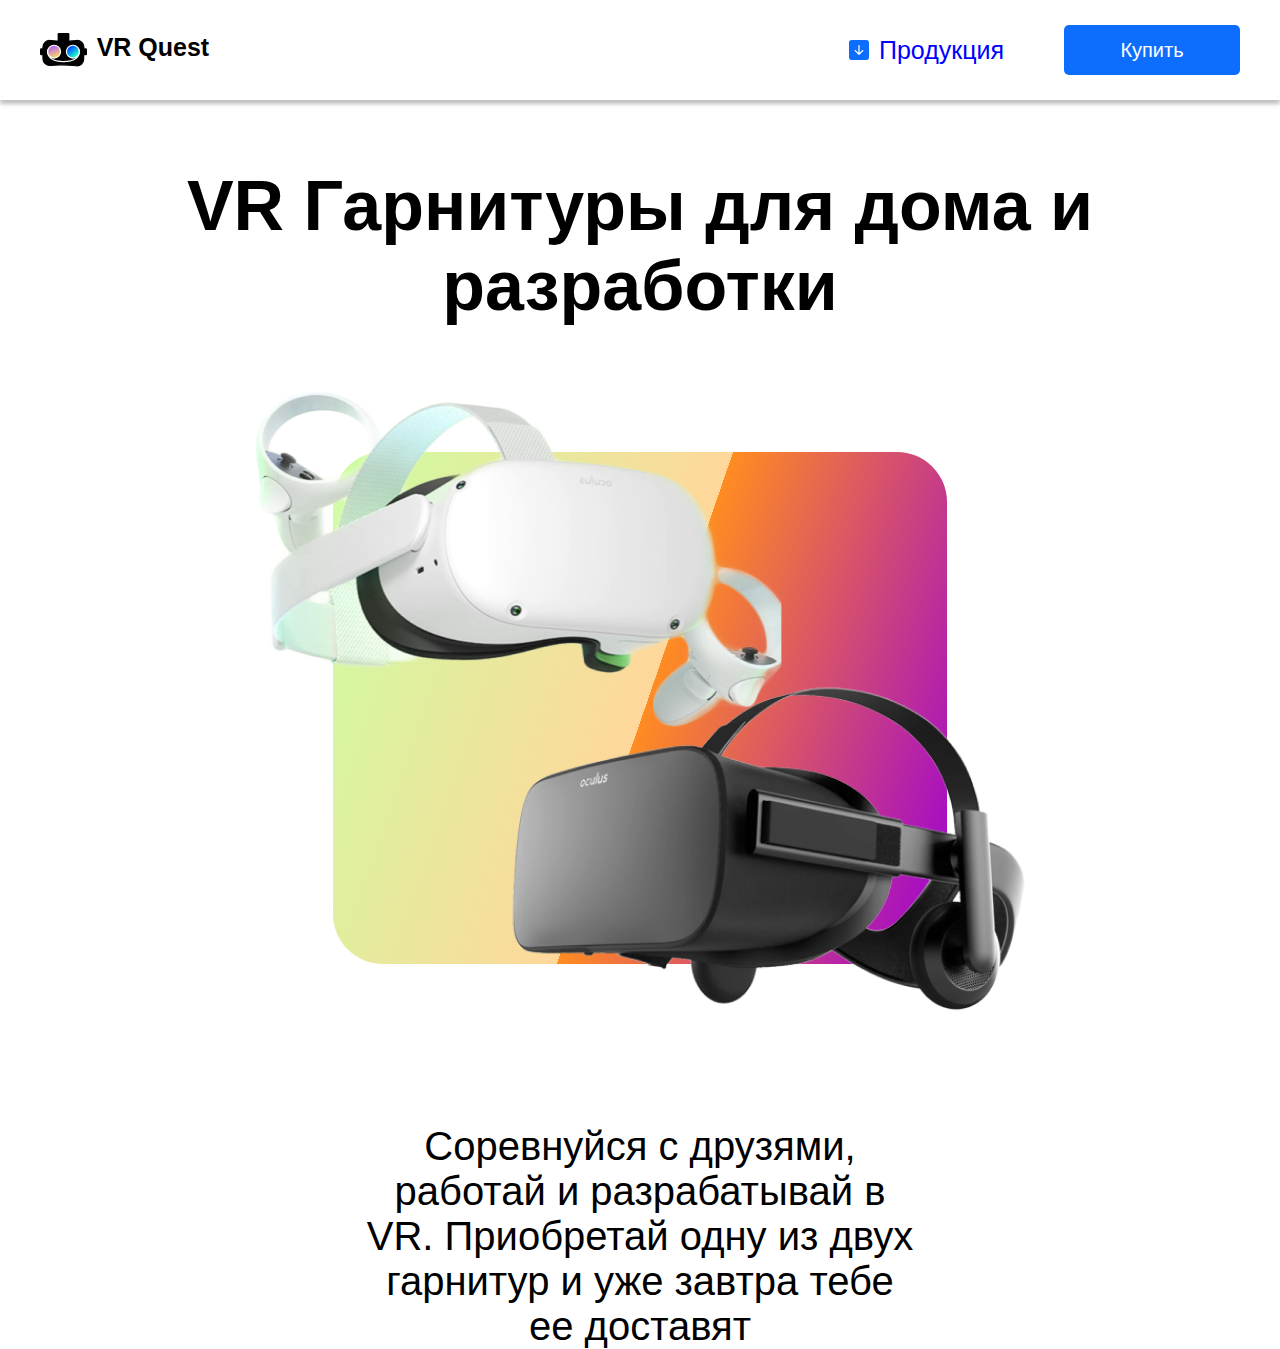
==== index.html @ fa7505aa "add burger" ====
<!DOCTYPE html>
<html lang="en">
  <head>
    <meta charset="UTF-8" />
    <meta name="viewport" content="width=device-width, initial-scale=1.0" />
    <title>Document</title>
    <link rel="stylesheet" href="style.css" />
  </head>
  <body>
    <header>
      <div class="header_container">
      <div class="logo">
        <img src="./Group 1.svg" alt="logo" />
        <span class="vr">VR Quest</span>
      </div>
      <div class="header_btn_container">
        <div class="product_btn">
          <img src="Vector.svg" alt="" />
          <span class="por">Продукция</span>
        </div>
        <button class="buy">Купить</button>
      </div>
    </div>
    <div class="burgermenu">
      <div class="burger_item">
        <img src="menu-item1.svg" alt="">
        <span>VR glasses light</span>
      </div>
      <div class="burger_item">
        <img src="menu-item2.svg" alt="">
        <span>VR glasses Pro</span>
      </div>
      <div class="burger_item">
        <img src="menu-item3.svg" alt="">
        <span>Аксессуары</span>
      </div>
    </div>
    </header>
    <div class="container">
      <div class="title">VR Гарнитуры для дома и <br> разработки</div>
      <div class="gradient">
        <img src="./assets/Image20231008130558.png" alt="" class="white" />
        <img src="./assets/Image20231008130604.png" alt="" class="black" />
      </div>
      <div class="subtitle">
        Соревнуйся с друзями, работай и разрабатывай в VR. Приобретай одну из
        двух гарнитур и уже завтра тебе ее доставят
      </div>
    </div>
  </body>
  <script src="script.js"></script>
</html>
---- style.css ----
body {
  padding: 0;
  margin: 0;
  font-family: "Segoe UI", Tahoma, Geneva, Verdana, sans-serif;
}
header {
  font-family: "Gill Sans", "Gill Sans MT", Calibri, "Trebuchet MS", sans-serif;
  width: 100%;
  background-color: white;
  box-shadow: 0px 4px 4px 0px rgba(0, 0, 0, 0.25);
  height: auto;
  padding: 25px 40px;
  box-sizing: border-box;
}
.header_container {
  display: flex;
  justify-content: space-between;
  align-items: center;
  box-sizing: border-box;
  width: 100%;
}
.logo {
  display: flex;
  height: 35px;
}
.vr {
  color: #000;
  text-align: center;
  font-family: "Segoe UI", Tahoma, Geneva, Verdana, sans-serif;
  font-size: 25px;
  font-weight: 900;
  padding-left: 10px;
}
.por {
  color: blue;
  font-size: 25px;
  font-weight: 400;
  line-height: normal;
  padding: 10px;
}
.buy {
  width: 176px;
  height: 50px;
  border-radius: 5px;
  background: #0d6efd;
  color: #fff;
  text-align: center;
  font-size: 20px;
  font-weight: 400;
  border: none;
}
.header_btn_container {
  display: flex;
  align-items: center;
  gap: 50px;
}
.product_btn img{
  transition: all 0.5s;
}
.product_btn {
  display: flex;
  align-items: center;
}
.container {
  width: 96%;
  margin: auto;
  height: 30px;
}
.gradient {
  background: linear-gradient(
    109deg,
    #cbffa1 -0.61%,
    #ffd79a 50.63%,
    #ff8c21 50.64%,
    #9d00d4 99.02%
  );
  width: 50%;
  height: 511.5px;
  flex-shrink: 0;
  border-radius: 50px;
  position: relative;
  margin: auto;
  margin-top: 126px;
}
.white,
.black {
  position: absolute;
}
.white {
  top: -62px;
  left: -80px;
}
.black {
  bottom: -118px;
  right: -86px;
}
.title {
  color: #000;
  text-align: center;
  font-size: 70px;
  font-weight: 900;
  margin-top: 66px;
}
.subtitle {
  color: #000;
  text-align: center;
  font-size: 40px;
  font-weight: 300;
  width: 45%;
  margin: auto;
  margin-top: 160px;
}
.burgermenu {
  width: 100%;
  background-color: rgb(255, 255, 255);
  height: 0px;
  display: flex;
  justify-content: space-around;
  gap: 50px;
  box-sizing: border-box;
  transition: all 0.5s;
  overflow: hidden;
  align-items: center;
}
.burger_item {
  display: flex;
  flex-direction: column;
  align-items: center;
  justify-content: center;
}
.burger_item img {
  width: 50px;
  height: auto;
}
.burger_item span {
  text-align: center;
  font-family: "Segoe UI", Tahoma, Geneva, Verdana, sans-serif;
  font-size: 20px;
  font-style: normal;
  font-weight: 900;
  line-height: normal;
}
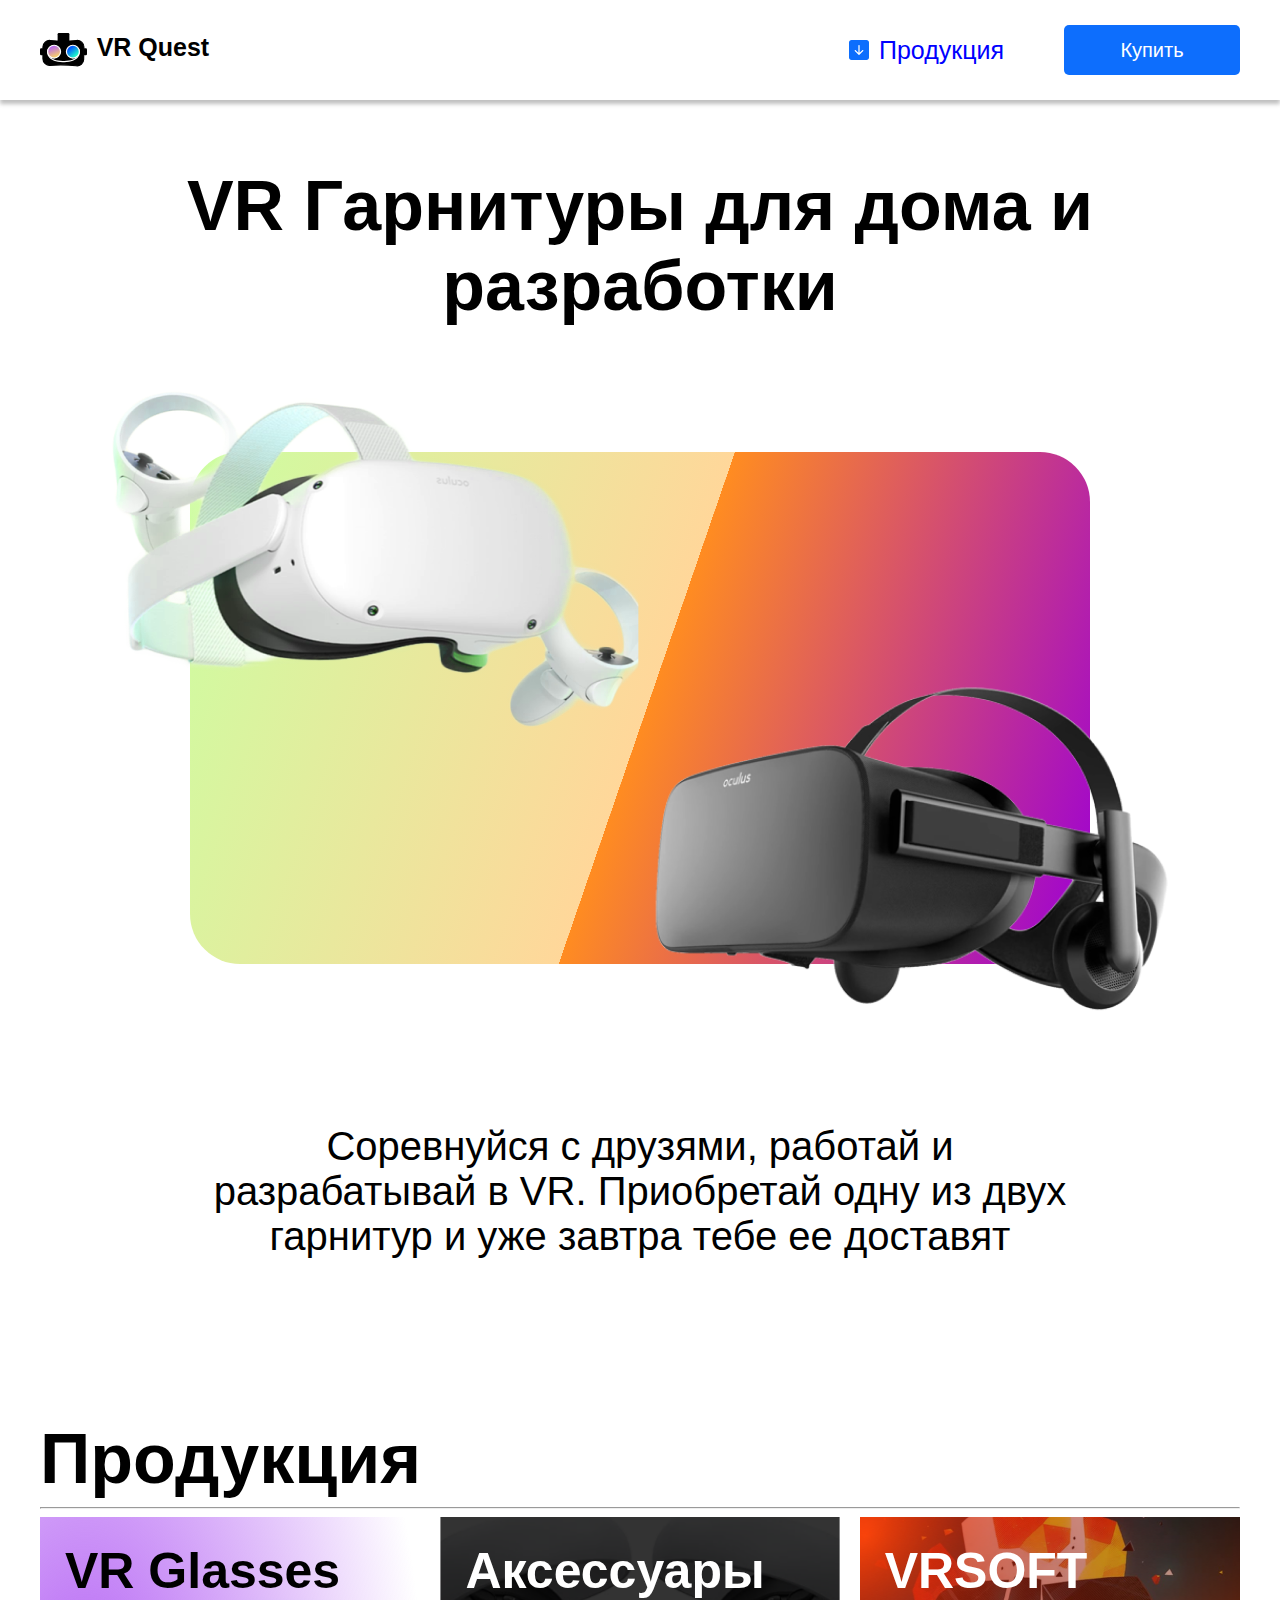
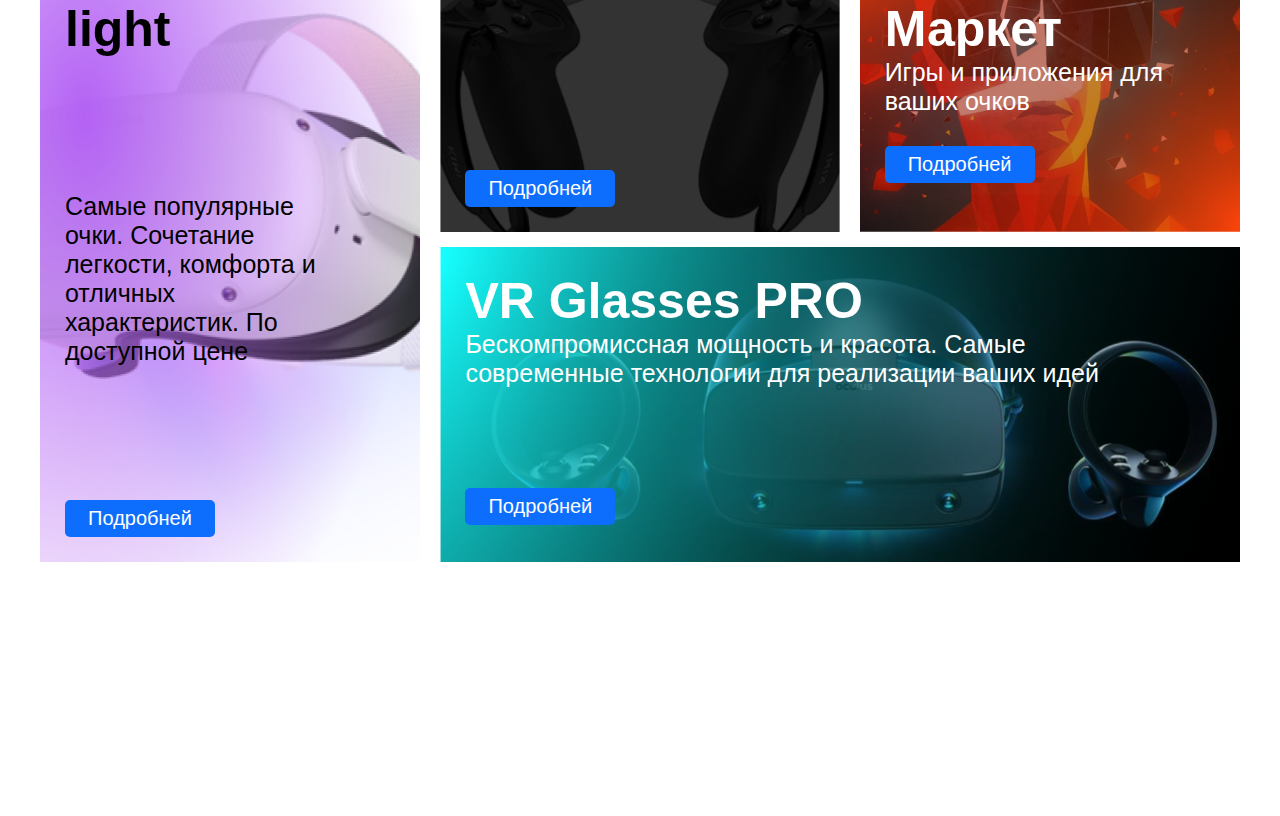
==== commit b3b716b5: "product" ====
--- a/index.html
+++ b/index.html
@@ -9,35 +9,38 @@
   <body>
     <header>
       <div class="header_container">
-      <div class="logo">
-        <img src="./Group 1.svg" alt="logo" />
-        <span class="vr">VR Quest</span>
+        <div class="logo">
+          <img src="./Group 1.svg" alt="logo" />
+          <span class="vr">VR Quest</span>
+        </div>
+        <div class="header_btn_container">
+          <div class="product_btn">
+            <img src="Vector.svg" alt="" />
+            <span class="por">Продукция</span>
+          </div>
+          <button class="buy">Купить</button>
+        </div>
       </div>
-      <div class="header_btn_container">
-        <div class="product_btn">
-          <img src="Vector.svg" alt="" />
-          <span class="por">Продукция</span>
+      <div class="burgermenu">
+        <div class="burger_item">
+          <img src="menu-item1.svg" alt="" />
+          <span>VR glasses light</span>
         </div>
-        <button class="buy">Купить</button>
+        <div class="burger_item">
+          <img src="menu-item2.svg" alt="" />
+          <span>VR glasses Pro</span>
+        </div>
+        <div class="burger_item">
+          <img src="menu-item3.svg" alt="" />
+          <span>Аксессуары</span>
+        </div>
       </div>
-    </div>
-    <div class="burgermenu">
-      <div class="burger_item">
-        <img src="menu-item1.svg" alt="">
-        <span>VR glasses light</span>
-      </div>
-      <div class="burger_item">
-        <img src="menu-item2.svg" alt="">
-        <span>VR glasses Pro</span>
-      </div>
-      <div class="burger_item">
-        <img src="menu-item3.svg" alt="">
-        <span>Аксессуары</span>
-      </div>
-    </div>
     </header>
     <div class="container">
-      <div class="title">VR Гарнитуры для дома и <br> разработки</div>
+      <div class="title">
+        VR Гарнитуры для дома и <br />
+        разработки
+      </div>
       <div class="gradient">
         <img src="./assets/Image20231008130558.png" alt="" class="white" />
         <img src="./assets/Image20231008130604.png" alt="" class="black" />
@@ -47,6 +50,35 @@
         двух гарнитур и уже завтра тебе ее доставят
       </div>
     </div>
+    <div class="container">
+      <div class="title2">Продукция</div>
+      <div>
+        <hr />
+        <div class="parent">
+          <div class="div1">
+            <div class="product_title">VR Glasses light</div>
+            <div class="product_text">Самые популярные очки. Сочетание легкости, комфорта и отличных характеристик. По доступной цене</div>
+            <div ><button class="product_button">Подробней</button></div>
+          </div>
+          <div class="div2"><div >
+            <div class="product_title" style="color: white;">Аксессуары</div>
+            <button class="product_button2">Подробней</button></div>
+        </div>
+          
+          <div class="div3"><div >
+            <div class="product_title" style="color: white;">VRSOFT Маркет</div>
+            <div class="product_text" style="color: white;">Игры и приложения для ваших очков</div>
+            <button class="product_button3">Подробней</button></div>
+          </div>
+          
+          <div class="div4"><div>
+            <div class="product_title" style="color: white;">VR Glasses PRO</div>
+            <div class="product_text" style="color: white;">Бескомпромиссная мощность и красота. Самые современные технологии для реализации ваших идей</div>
+            <button class="product_button4">Подробней</button></div>
+        </div>
+      </div>
+    </div>
+    <video src="./assets/video.mp4" autoplay loop muted></video>
   </body>
   <script src="script.js"></script>
 </html>
--- a/style.css
+++ b/style.css
@@ -54,7 +54,7 @@
   align-items: center;
   gap: 50px;
 }
-.product_btn img{
+.product_btn img {
   transition: all 0.5s;
 }
 .product_btn {
@@ -64,7 +64,7 @@
 .container {
   width: 96%;
   margin: auto;
-  height: 30px;
+  max-width: 1200px;
 }
 .gradient {
   background: linear-gradient(
@@ -74,7 +74,7 @@
     #ff8c21 50.64%,
     #9d00d4 99.02%
   );
-  width: 50%;
+  width: 75%;
   height: 511.5px;
   flex-shrink: 0;
   border-radius: 50px;
@@ -106,7 +106,8 @@
   text-align: center;
   font-size: 40px;
   font-weight: 300;
-  width: 45%;
+  width: 80%;
+  max-width: 900px;
   margin: auto;
   margin-top: 160px;
 }
@@ -140,3 +141,114 @@
   font-weight: 900;
   line-height: normal;
 }
+.title2 {
+  padding-top: 160px;
+
+  color: #000;
+  text-align: left;
+  font-size: 70px;
+  font-weight: 900;
+}
+hr {
+  stroke-width: 1px;
+  stroke: #9f9f9f;
+  height: 0px;
+  flex-shrink: 0;
+}
+.parent {
+  display: grid;
+  width: 100%;
+  height: 645px;
+  grid-template-columns: repeat(3, 1fr);
+  grid-template-rows: repeat(2, 1fr);
+  grid-column-gap: 20px;
+  grid-row-gap: 15px;
+  margin: auto;
+}
+.div1 {
+  grid-area: 1 / 1 / 3 / 2;
+  background: radial-gradient(
+      89.15% 94.55% at 11.85% 31.04%,
+      #b462f4 0%,
+      rgba(255, 255, 255, 0) 100%
+    ),
+    url("./assets/Image20231022133623.png"),
+    lightgray 100% center / cover no-repeat;
+  display: flex;
+  flex-direction: column;
+  justify-content: space-between;
+  padding: 25px 75px 25px 25px;
+}
+.div2 {
+  grid-area: 1 / 2 / 2 / 3;
+  background-image: url("./assets//__background\ \(1\).png");
+  background-position: center;
+  background-size: cover;
+  background-repeat: no-repeat;
+  display: flex;
+  flex-direction: column;
+  justify-content: space-between;
+  padding: 25px 75px 25px 25px;
+}
+.div3 {
+  grid-area: 1 / 3 / 2 / 4;
+  background-image: url("./assets//__background\ \(2\).png");
+  background-position: center;
+  background-size: cover;
+  background-repeat: no-repeat;
+  display: flex;
+  flex-direction: column;
+  justify-content: space-between;
+  padding: 25px 75px 25px 25px;
+}
+.div4 {
+  grid-area: 2 / 2 / 3 / 4;
+  background-image: url("./assets//__background\ \(3\).png");
+  background-position: center;
+  background-size: cover;
+  background-repeat: no-repeat;
+  display: flex;
+  flex-direction: column;
+  justify-content: space-between;
+  padding: 25px 75px 25px 25px;
+}
+
+video {
+  width: 100%;
+  margin-top: 100px;
+}
+.product_title {
+  font-family: "Segoe UI", Tahoma, Geneva, Verdana, sans-serif;
+  font-size: 50px;
+  font-weight: 900;
+}
+.product_text {
+  color: #000;
+  font-size: 25px;
+  font-style: normal;
+  font-weight: 400;
+  line-height: normal;
+}
+.product_button, .product_button2 ,.product_button3, .product_button4 {
+  background-color: #0d6efd;
+  border-radius: 5px;
+  border: none;
+  width: 150px;
+  height: 37px;
+  flex-shrink: 0;
+  color: #fff;
+  text-align: center;
+  font-size: 20px;
+  font-style: normal;
+  font-weight: 400;
+  line-height: normal;
+}
+.product_button2{
+  margin-top: 170px;
+}
+.product_button3{
+  margin-top: 30px;
+}
+.product_button4{
+  margin-top: 100px;
+}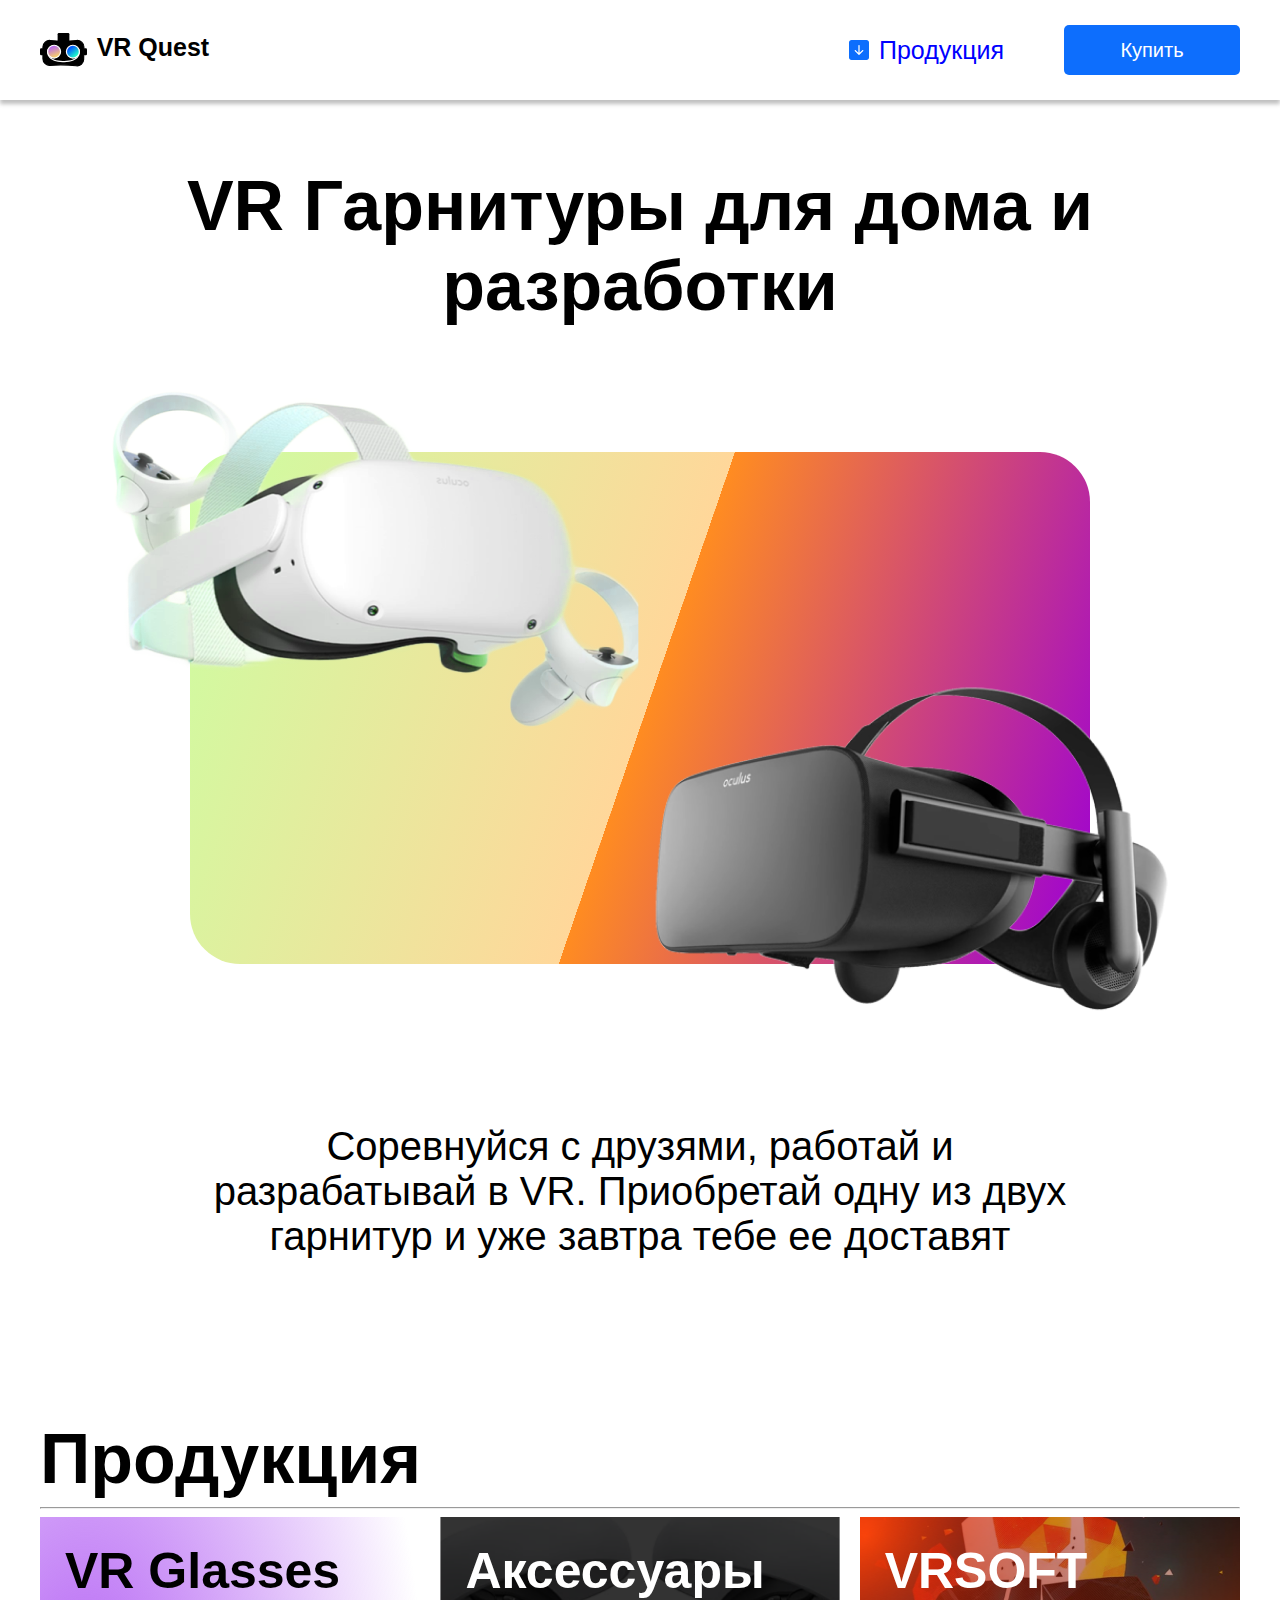
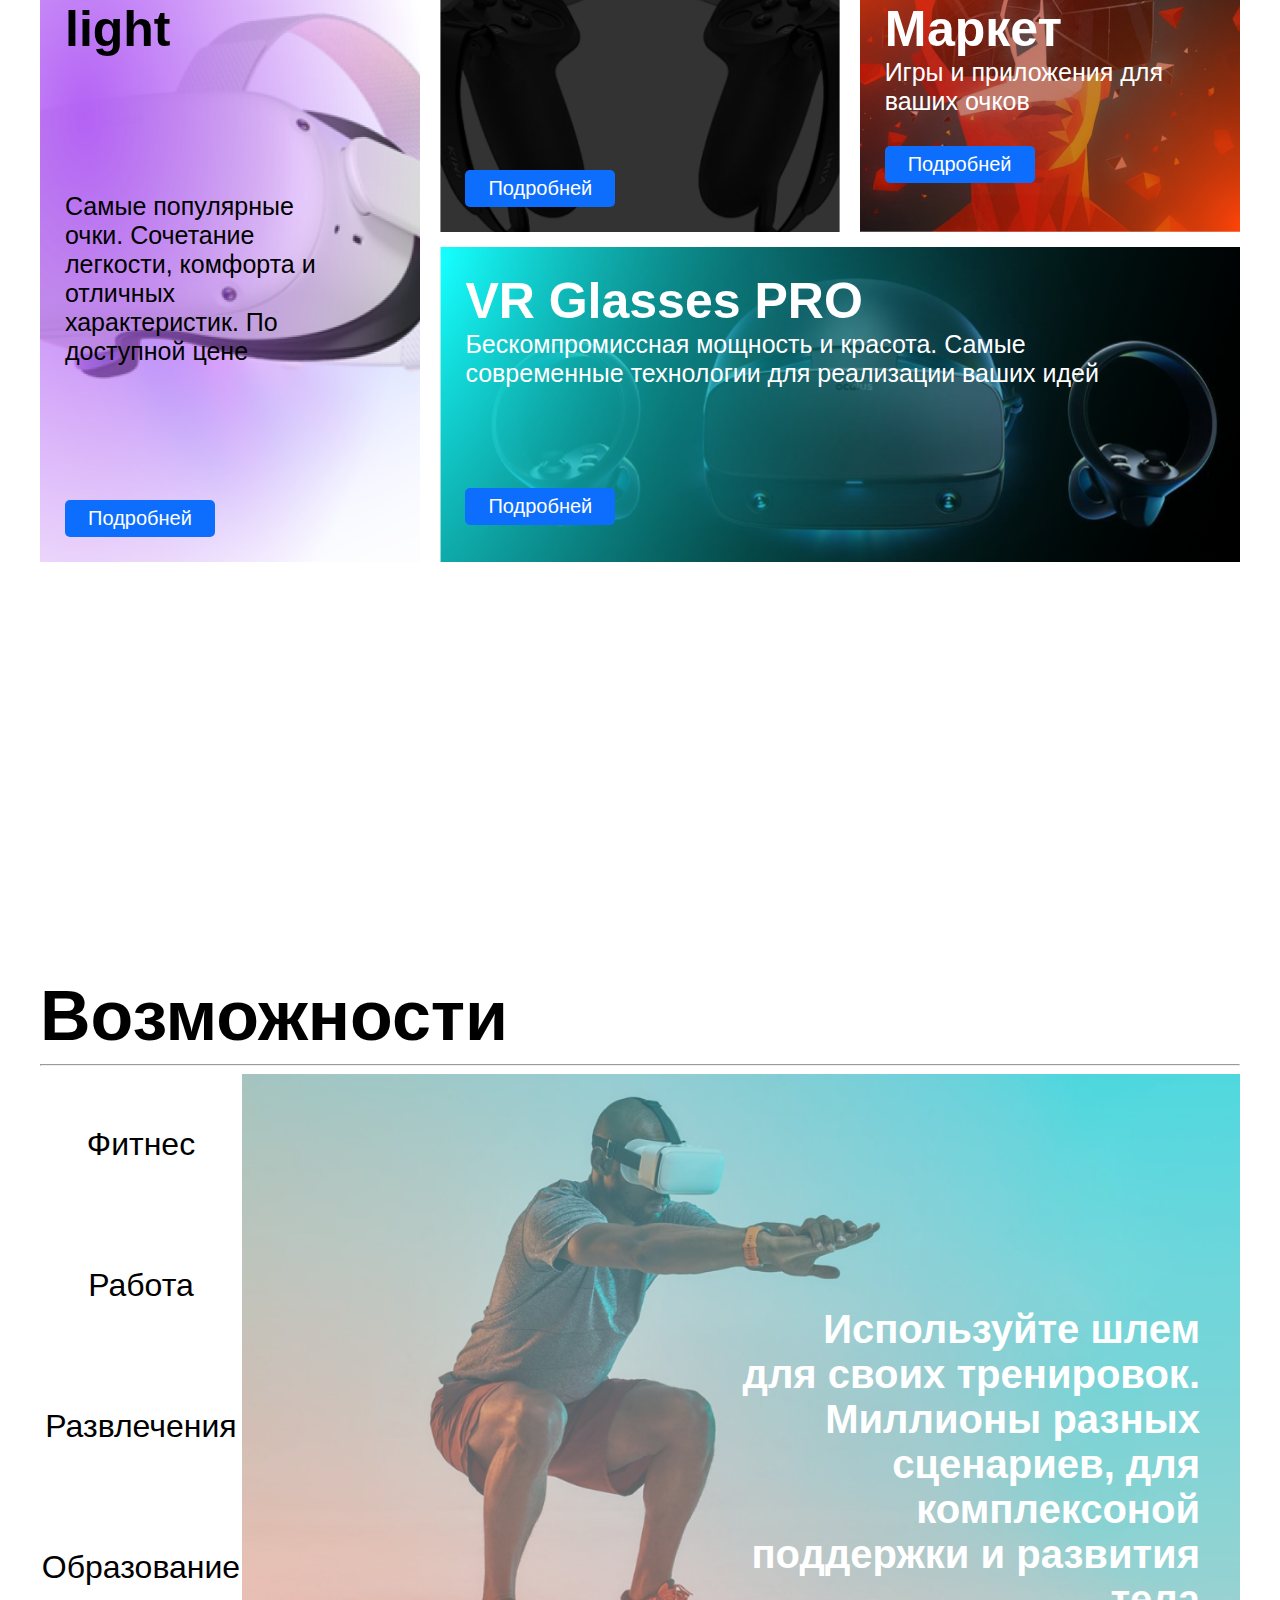
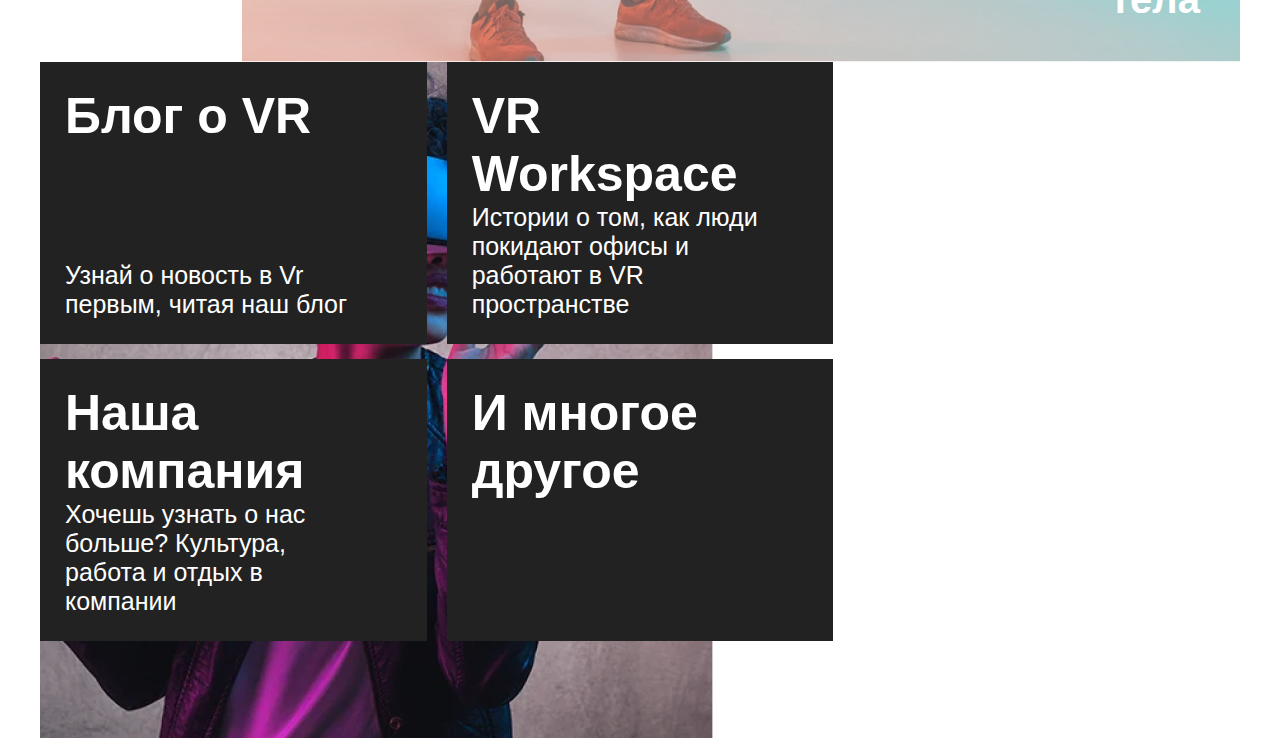
==== commit 23f34643: "ad opport" ====
--- a/index.html
+++ b/index.html
@@ -57,28 +57,92 @@
         <div class="parent">
           <div class="div1">
             <div class="product_title">VR Glasses light</div>
-            <div class="product_text">Самые популярные очки. Сочетание легкости, комфорта и отличных характеристик. По доступной цене</div>
-            <div ><button class="product_button">Подробней</button></div>
+            <div class="product_text">
+              Самые популярные очки. Сочетание легкости, комфорта и отличных
+              характеристик. По доступной цене
+            </div>
+            <div><button class="product_button">Подробней</button></div>
           </div>
-          <div class="div2"><div >
-            <div class="product_title" style="color: white;">Аксессуары</div>
-            <button class="product_button2">Подробней</button></div>
+          <div class="div2">
+            <div>
+              <div class="product_title" style="color: white">Аксессуары</div>
+              <button class="product_button2">Подробней</button>
+            </div>
+          </div>
+
+          <div class="div3">
+            <div>
+              <div class="product_title" style="color: white">
+                VRSOFT Маркет
+              </div>
+              <div class="product_text" style="color: white">
+                Игры и приложения для ваших очков
+              </div>
+              <button class="product_button3">Подробней</button>
+            </div>
+          </div>
+
+          <div class="div4">
+            <div>
+              <div class="product_title" style="color: white">
+                VR Glasses PRO
+              </div>
+              <div class="product_text" style="color: white">
+                Бескомпромиссная мощность и красота. Самые современные
+                технологии для реализации ваших идей
+              </div>
+              <button class="product_button4">Подробней</button>
+            </div>
+          </div>
         </div>
-          
-          <div class="div3"><div >
-            <div class="product_title" style="color: white;">VRSOFT Маркет</div>
-            <div class="product_text" style="color: white;">Игры и приложения для ваших очков</div>
-            <button class="product_button3">Подробней</button></div>
+      </div>
+
+      <video src="./assets/video.mp4" autoplay loop muted></video>
+      <div class="title2">Возможности</div>
+      <hr />
+      <div class="opportunity" >
+        <div class="opportunity_container">
+          <div class="button_opport" onclick="change_item(1)">Фитнес</div>
+          <div class="button_opport" onclick="change_item(2)">Работа</div>
+          <div class="button_opport" onclick="change_item(3)">Развлечения</div>
+          <div class="button_opport" onclick="change_item(4)">Образование</div>
+        </div>
+        <div class="opport_img">
+          <div class="opport_img_text">
+            Используйте шлем для своих тренировок. Миллионы разных сценариев,
+            для комплексоной поддержки и развития тела
           </div>
-          
-          <div class="div4"><div>
-            <div class="product_title" style="color: white;">VR Glasses PRO</div>
-            <div class="product_text" style="color: white;">Бескомпромиссная мощность и красота. Самые современные технологии для реализации ваших идей</div>
-            <button class="product_button4">Подробней</button></div>
+        </div>
+      </div>
+      <div class="board_img">
+      <div class="parent2">
+        <div class="div11">
+          <div class="product_title" style="color: white">Блог о VR</div>
+          <div class="product_text" style="color: white">
+            Узнай о новость в Vr первым, читая наш блог
+          </div>
+        </div>
+        <div class="div22">
+          <div class="product_title" style="color: white">VR Workspace</div>
+          <div class="product_text" style="color: white">
+            Истории о том, как люди покидают офисы и работают в VR пространстве
+          </div>
+        </div>
+        <div class="div33">
+          <div class="product_title" style="color: white">И многое другое</div>
+        </div>
+        <div class="div44">
+          <div class="product_title" style="color: white">Наша компания</div>
+          <div class="product_text" style="color: white">
+            Хочешь узнать о нас больше? Культура, работа и отдых в компании
+          </div>
         </div>
       </div>
     </div>
-    <video src="./assets/video.mp4" autoplay loop muted></video>
+    </div>
+    <div class="footer">
+
+    </div>
   </body>
   <script src="script.js"></script>
 </html>
--- a/style.css
+++ b/style.css
@@ -148,6 +148,7 @@
   text-align: left;
   font-size: 70px;
   font-weight: 900;
+  width: 100%;
 }
 hr {
   stroke-width: 1px;
@@ -229,7 +230,10 @@
   font-weight: 400;
   line-height: normal;
 }
-.product_button, .product_button2 ,.product_button3, .product_button4 {
+.product_button,
+.product_button2,
+.product_button3,
+.product_button4 {
   background-color: #0d6efd;
   border-radius: 5px;
   border: none;
@@ -243,12 +247,134 @@
   font-weight: 400;
   line-height: normal;
 }
-.product_button2{
+.product_button2 {
   margin-top: 170px;
 }
-.product_button3{
+.product_button3 {
   margin-top: 30px;
 }
-.product_button4{
+.product_button4 {
   margin-top: 100px;
+}
+.button_opport {
+  background-color: white;
+  color: #000;
+  padding: 52px 0;
+  width: 100%;
+  font-size: 32px;
+  font-style: normal;
+  font-weight: 300;
+  line-height: normal;
+  transition: all 0.2s;
+  text-align: center;
+  box-sizing: border-box;
+}
+.button_opport:hover {
+  background-color: black;
+  color: white;
+}
+.opportunity_container {
+  width: 22%;
+}
+.opport_img {
+  background-image: url("./assets/opport1.png");
+  background-position: center;
+  background-size: cover;
+  background-repeat: no-repeat;
+  width: 100%;
+  min-height: 100%;
+  padding: 40px;
+  display: flex;
+  align-items: end;
+  justify-content: end;
+  transition: all 0.2s;
+}
+.opportunity {
+  width: 100%;
+  display: flex;
+  height: 508px ;
+}
+.opport_img_text {
+  text-align: right;
+  font-size: 40px;
+  font-style: normal;
+  font-weight: 700;
+  line-height: normal;
+  color: white;
+  width: 50%;
+  box-sizing: border-box;
+}
+.board_img {
+  background-image: url("./assets/image\ 1.png");
+  background-repeat: no-repeat;
+  margin-top: 80px;
+  width: 100%;
+  height: 676px;
+  display: flex;
+ box-sizing: border-box;
+ flex-shrink: 0;
+ justify-content: end;
+}
+.parent2 {
+  display: grid;
+  /* width: 291.709px; */
+  height: 224.392px;
+  grid-template-columns: repeat(3, 1fr);
+  grid-template-rows: repeat(2, 1fr);
+  grid-column-gap: 20px;
+  grid-row-gap: 15px;
+
+color: #fff;
+}
+
+
+.div11 {
+  grid-area: 1 / 1 / 2 / 2;
+  background-color:#222 ;
+  background-position: center;
+  background-size: cover;
+  background-repeat: no-repeat;
+  display: flex;
+  flex-direction: column;
+  justify-content: space-between;
+  padding: 25px 75px 25px 25px;
+  }
+
+.div22 {
+  grid-area: 1 / 2 / 2 / 3;
+  background-color:#222 ;
+  display: flex;
+  background-position: center;
+  background-size: cover;
+  background-repeat: no-repeat;
+  flex-direction: column;
+  justify-content: space-between;
+  padding: 25px 75px 25px 25px;
+}
+.div33 {
+  grid-area: 2 / 2 / 3 / 3;
+  background-color:#222 ;
+  display: flex;
+  background-position: center;
+  background-size: cover;
+  background-repeat: no-repeat;
+  flex-direction: column;
+  justify-content: space-between;
+  padding: 25px 75px 25px 25px;
+}
+.div44 {
+  grid-area: 2 / 1 / 3 / 2;
+  background-color:#222 ;
+  display: flex;
+  background-position: center;
+  background-size: cover;
+  background-repeat: no-repeat;
+  flex-direction: column;
+  justify-content: space-between;
+  padding: 25px 75px 25px 25px;
+}
+.footer{
+  background-color: #000;
+  width: 100%;
+  
 }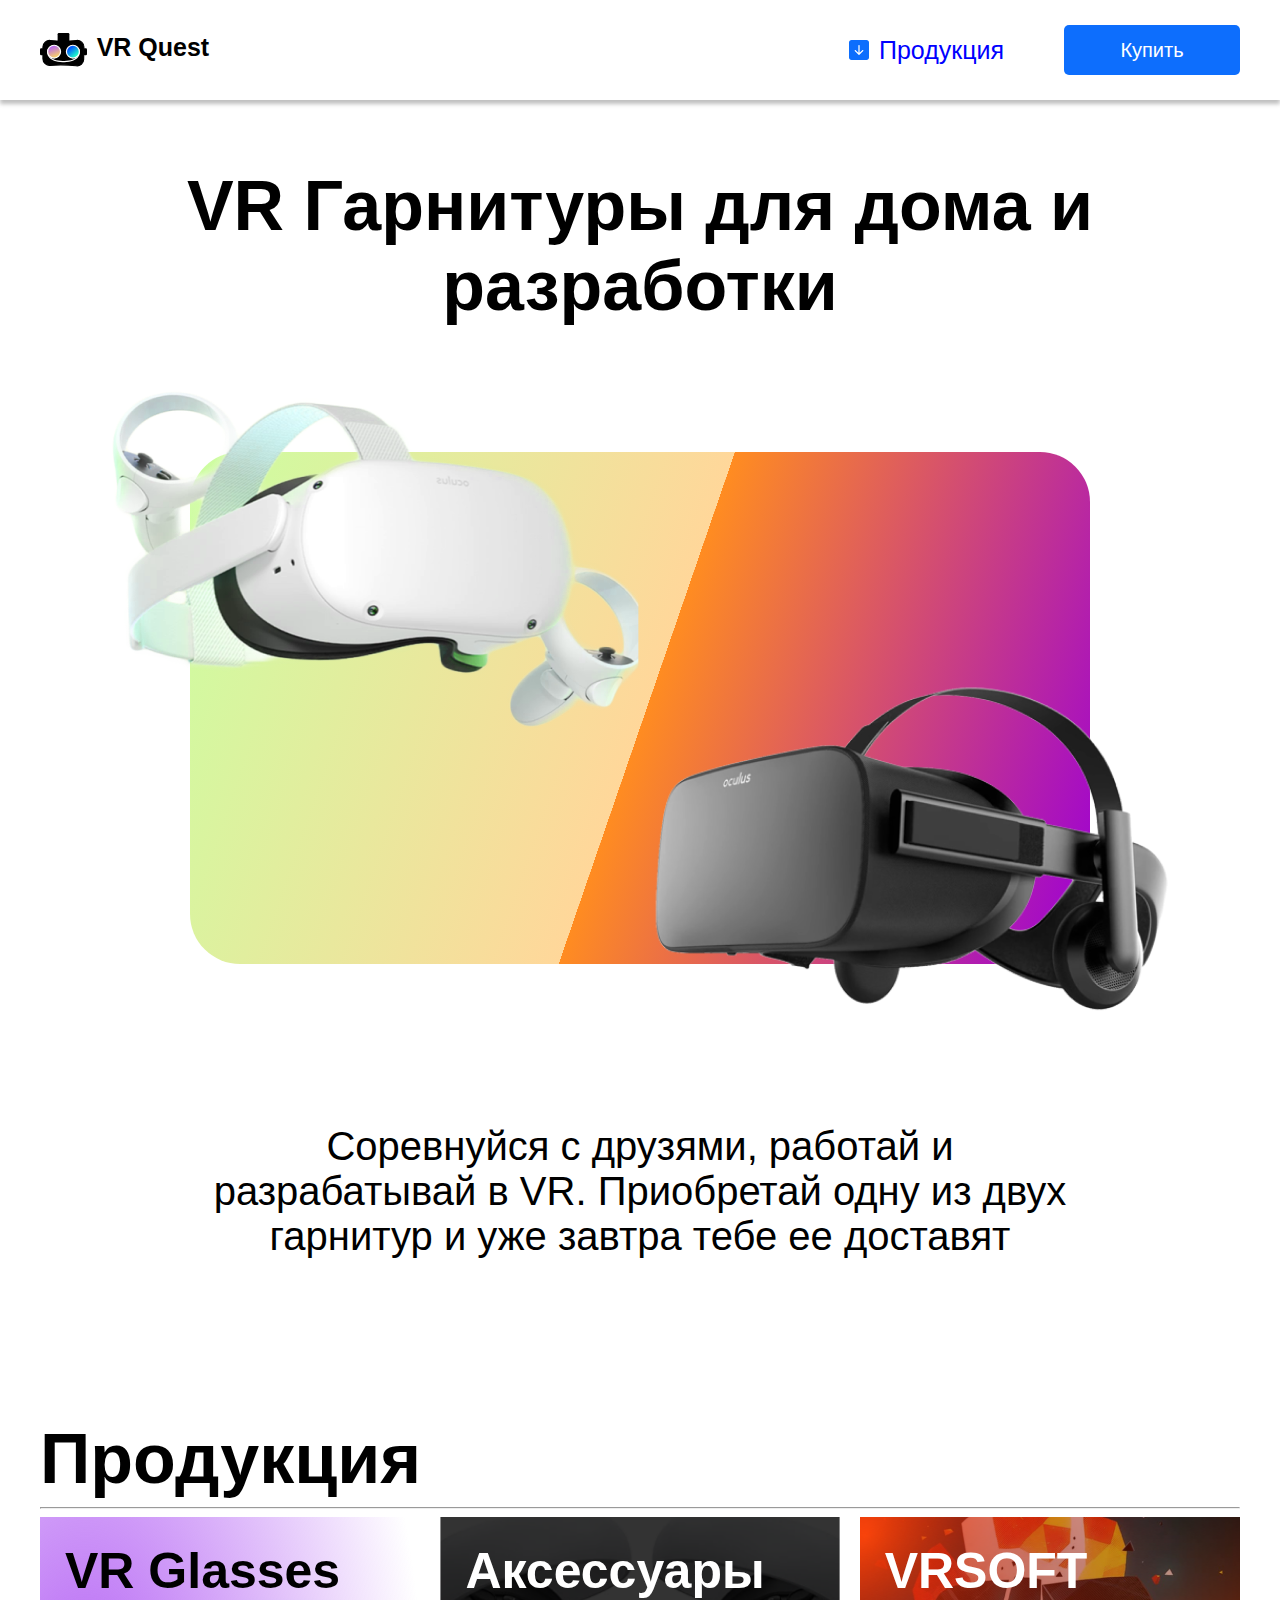
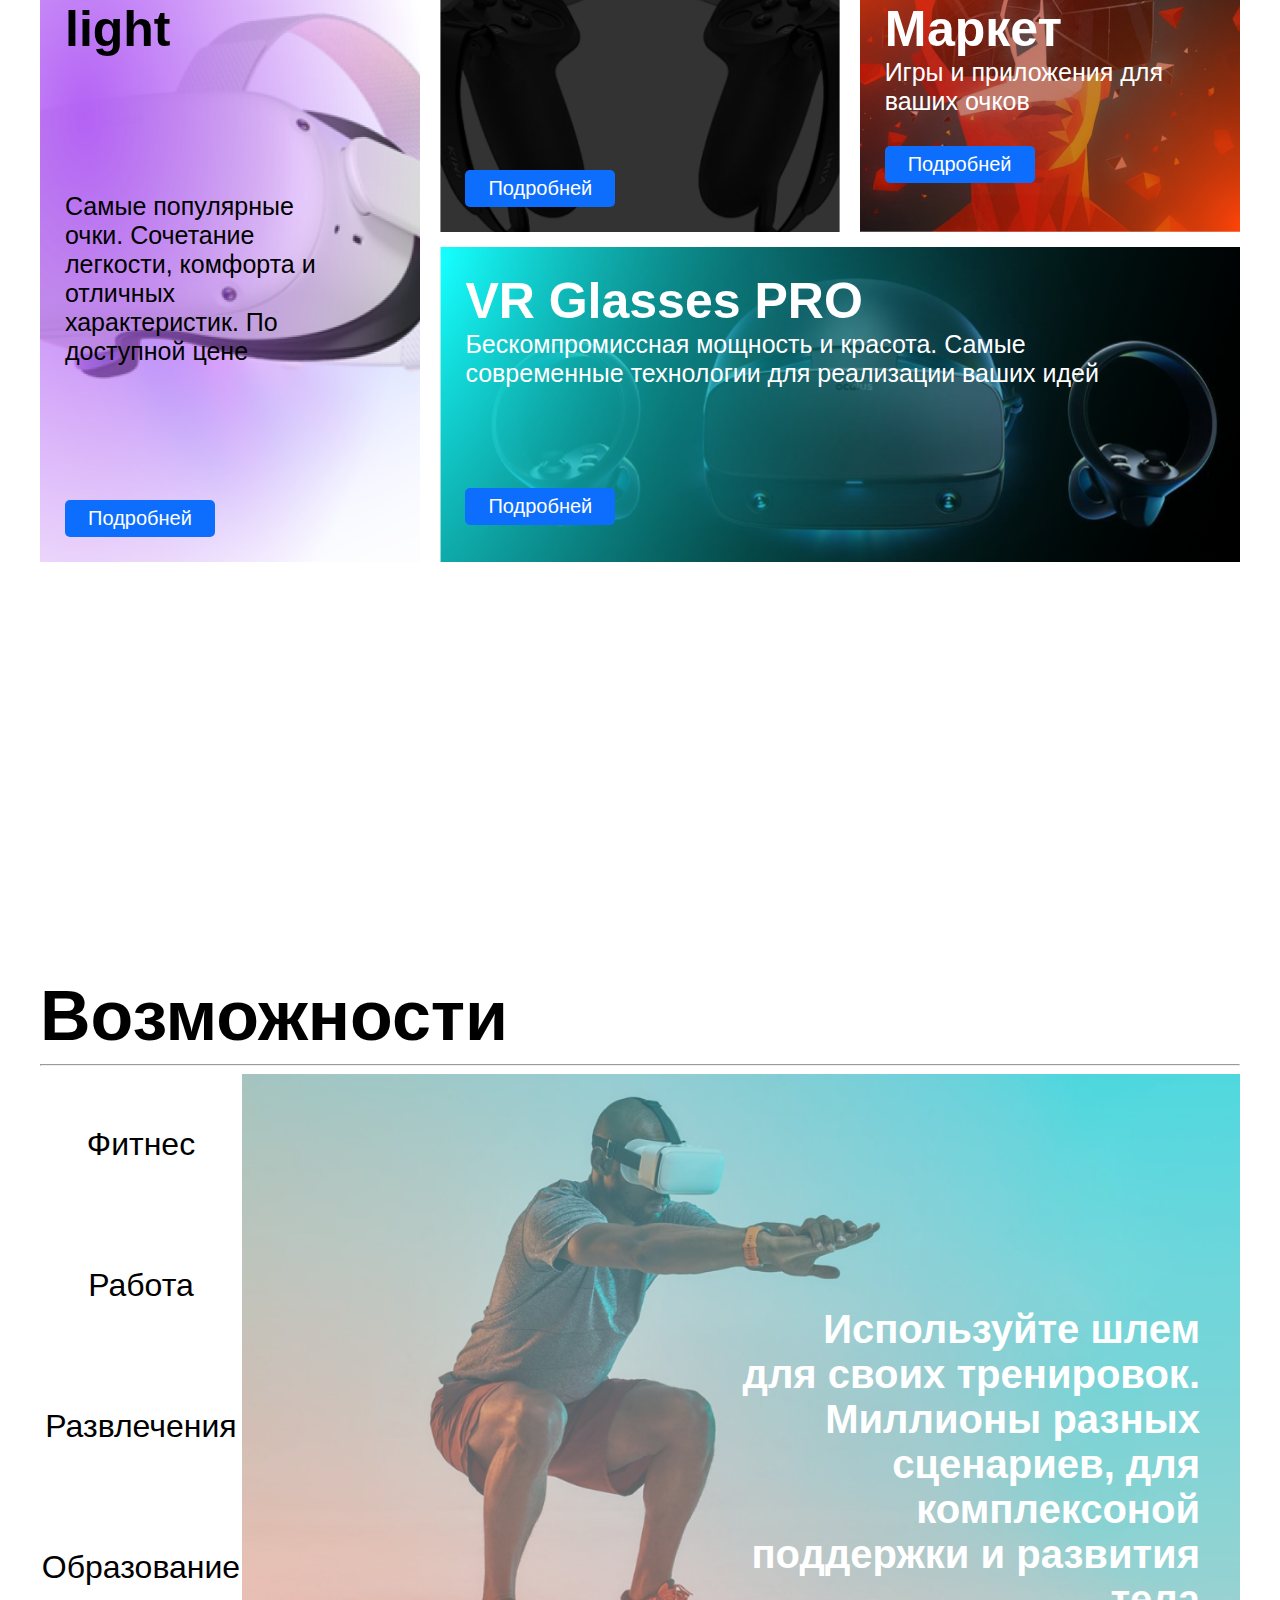
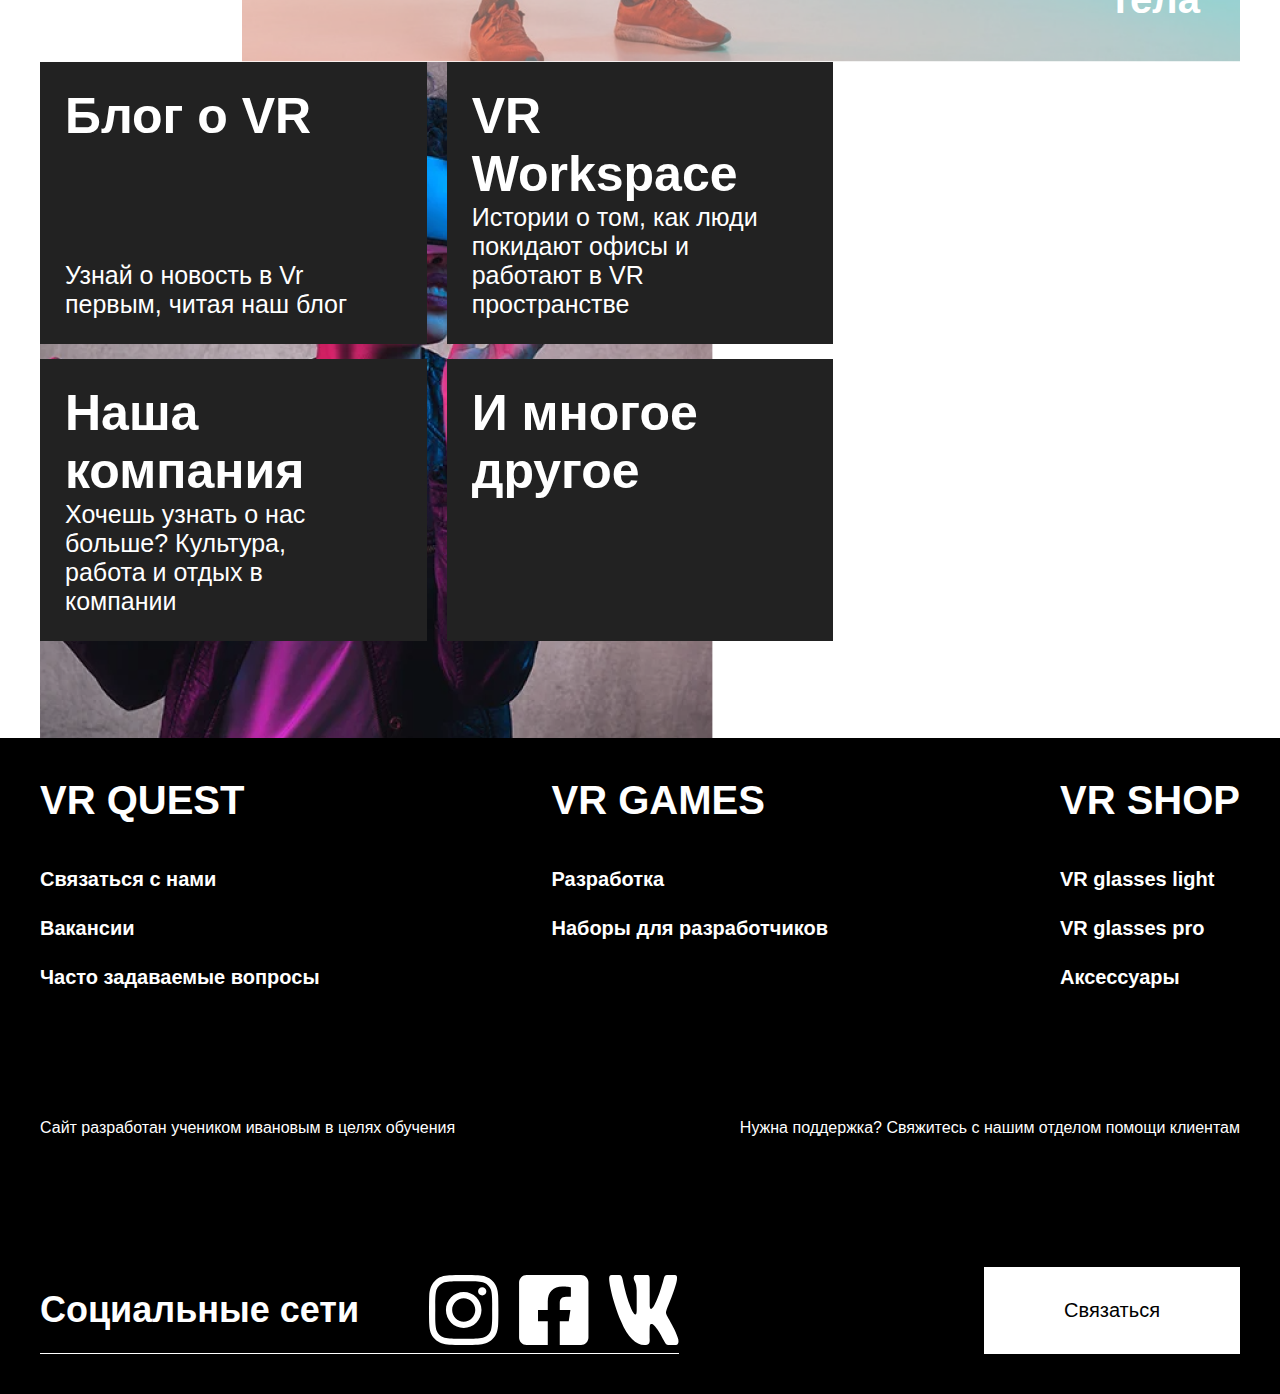
==== commit cd70e9c3: "add footer" ====
--- a/index.html
+++ b/index.html
@@ -3,7 +3,7 @@
   <head>
     <meta charset="UTF-8" />
     <meta name="viewport" content="width=device-width, initial-scale=1.0" />
-    <title>Document</title>
+    <title>VR Quest</title>
     <link rel="stylesheet" href="style.css" />
   </head>
   <body>
@@ -18,7 +18,7 @@
             <img src="Vector.svg" alt="" />
             <span class="por">Продукция</span>
           </div>
-          <button class="buy">Купить</button>
+          <a href="iindex.html"> <button class="buy">Купить</button></a>
         </div>
       </div>
       <div class="burgermenu">
@@ -100,7 +100,7 @@
       <video src="./assets/video.mp4" autoplay loop muted></video>
       <div class="title2">Возможности</div>
       <hr />
-      <div class="opportunity" >
+      <div class="opportunity">
         <div class="opportunity_container">
           <div class="button_opport" onclick="change_item(1)">Фитнес</div>
           <div class="button_opport" onclick="change_item(2)">Работа</div>
@@ -115,33 +115,74 @@
         </div>
       </div>
       <div class="board_img">
-      <div class="parent2">
-        <div class="div11">
-          <div class="product_title" style="color: white">Блог о VR</div>
-          <div class="product_text" style="color: white">
-            Узнай о новость в Vr первым, читая наш блог
+        <div class="parent2">
+          <div class="div11">
+            <div class="product_title" style="color: white">Блог о VR</div>
+            <div class="product_text" style="color: white">
+              Узнай о новость в Vr первым, читая наш блог
+            </div>
           </div>
-        </div>
-        <div class="div22">
-          <div class="product_title" style="color: white">VR Workspace</div>
-          <div class="product_text" style="color: white">
-            Истории о том, как люди покидают офисы и работают в VR пространстве
+          <div class="div22">
+            <div class="product_title" style="color: white">VR Workspace</div>
+            <div class="product_text" style="color: white">
+              Истории о том, как люди покидают офисы и работают в VR
+              пространстве
+            </div>
           </div>
-        </div>
-        <div class="div33">
-          <div class="product_title" style="color: white">И многое другое</div>
-        </div>
-        <div class="div44">
-          <div class="product_title" style="color: white">Наша компания</div>
-          <div class="product_text" style="color: white">
-            Хочешь узнать о нас больше? Культура, работа и отдых в компании
+          <div class="div33">
+            <div class="product_title" style="color: white">
+              И многое другое
+            </div>
+          </div>
+          <div class="div44">
+            <div class="product_title" style="color: white">Наша компания</div>
+            <div class="product_text" style="color: white">
+              Хочешь узнать о нас больше? Культура, работа и отдых в компании
+            </div>
           </div>
         </div>
       </div>
     </div>
-    </div>
     <div class="footer">
-
+      <div class="container">
+        <div class="footer_pages">
+          <div>
+            <div class="footer_title">VR QUEST</div>
+            <ul class="footer_subtitle">
+              <li>Связаться с нами</li>
+              <li>Вакансии</li>
+              <li>Часто задаваемые вопросы</li>
+            </ul>
+          </div>
+          <div>
+            <div class="footer_title">VR GAMES</div>
+            <ul class="footer_subtitle">
+              <li>Разработка</li>
+              <li>Наборы для разработчиков</li>
+            </ul>
+          </div>
+          <div>
+            <div class="footer_title">VR SHOP</div>
+            <ul class="footer_subtitle">
+              <li>VR glasses light</li>
+              <li>VR glasses pro</li>
+              <li>Аксессуары</li>
+            </ul>
+          </div>
+        </div>
+        <div class="footer_info">
+          <div>Сайт разработан учеником ивановым в целях обучения</div>
+          <div>Нужна поддержка? Свяжитесь с нашим отделом помощи клиентам</div>
+        </div>
+        <div class="footer_contacts">
+          <div class="footer_social">
+            <span>Социальные сети</span> <img src="assets/Vector (1).svg" alt="" />
+            <img src="assets/Vector (2).svg" alt="" />
+            <img src="assets/Vector (3).svg" alt="">
+          </div>
+          <button>Связаться</button>
+        </div>
+      </div>
     </div>
   </body>
   <script src="script.js"></script>
--- a/style.css
+++ b/style.css
@@ -376,5 +376,74 @@
 .footer{
   background-color: #000;
   width: 100%;
-  
+  color: white;
+}
+.footer_pages{
+  padding-top: 40px;
+  display: flex;
+  justify-content: space-between;
+}
+.footer_title{
+  color: #FFF;
+margin-bottom: 45px;
+font-size: 40px;
+font-style: normal;
+font-weight: 900;
+line-height: normal;
+}
+.footer_subtitle li{
+  color: #FFF;
+font-size: 20px;
+font-style: normal;
+font-weight: 900;
+line-height: normal;
+
+}
+.footer_subtitle{
+  list-style-type: none;
+  margin: 0;
+  padding: 0;
+display: flex;
+flex-direction: column;
+gap: 26px;
+}
+.footer_info{
+  display: flex;
+  justify-content: space-between;
+margin: 130px 0px;
+box-sizing: border-box;
+}
+.footer_social{
+  color: #FFF;
+font-size: 36px;
+font-style: normal;
+font-weight: 900;
+line-height: normal;
+border-bottom: 1px solid white;
+display: flex;
+align-items: center;
+}
+.footer_social img{
+  margin-left: 20px;
+}
+.footer_social span{
+  margin-right: 50px;
+}
+.footer_contacts{
+  display: flex;
+  justify-content: space-between;
+  padding-bottom: 40px;
+}
+.footer_contacts button{
+padding: 32px 80px;
+border: none;
+color: rgb(0, 0, 0);
+font-family: "Gill Sans", "Gill Sans MT", Calibri, "Trebuchet MS", sans-serif;
+background-color: white;
+text-align: right;
+font-size: 20px;
+font-style: normal;
+font-weight: 400;
+line-height: normal;
+
 }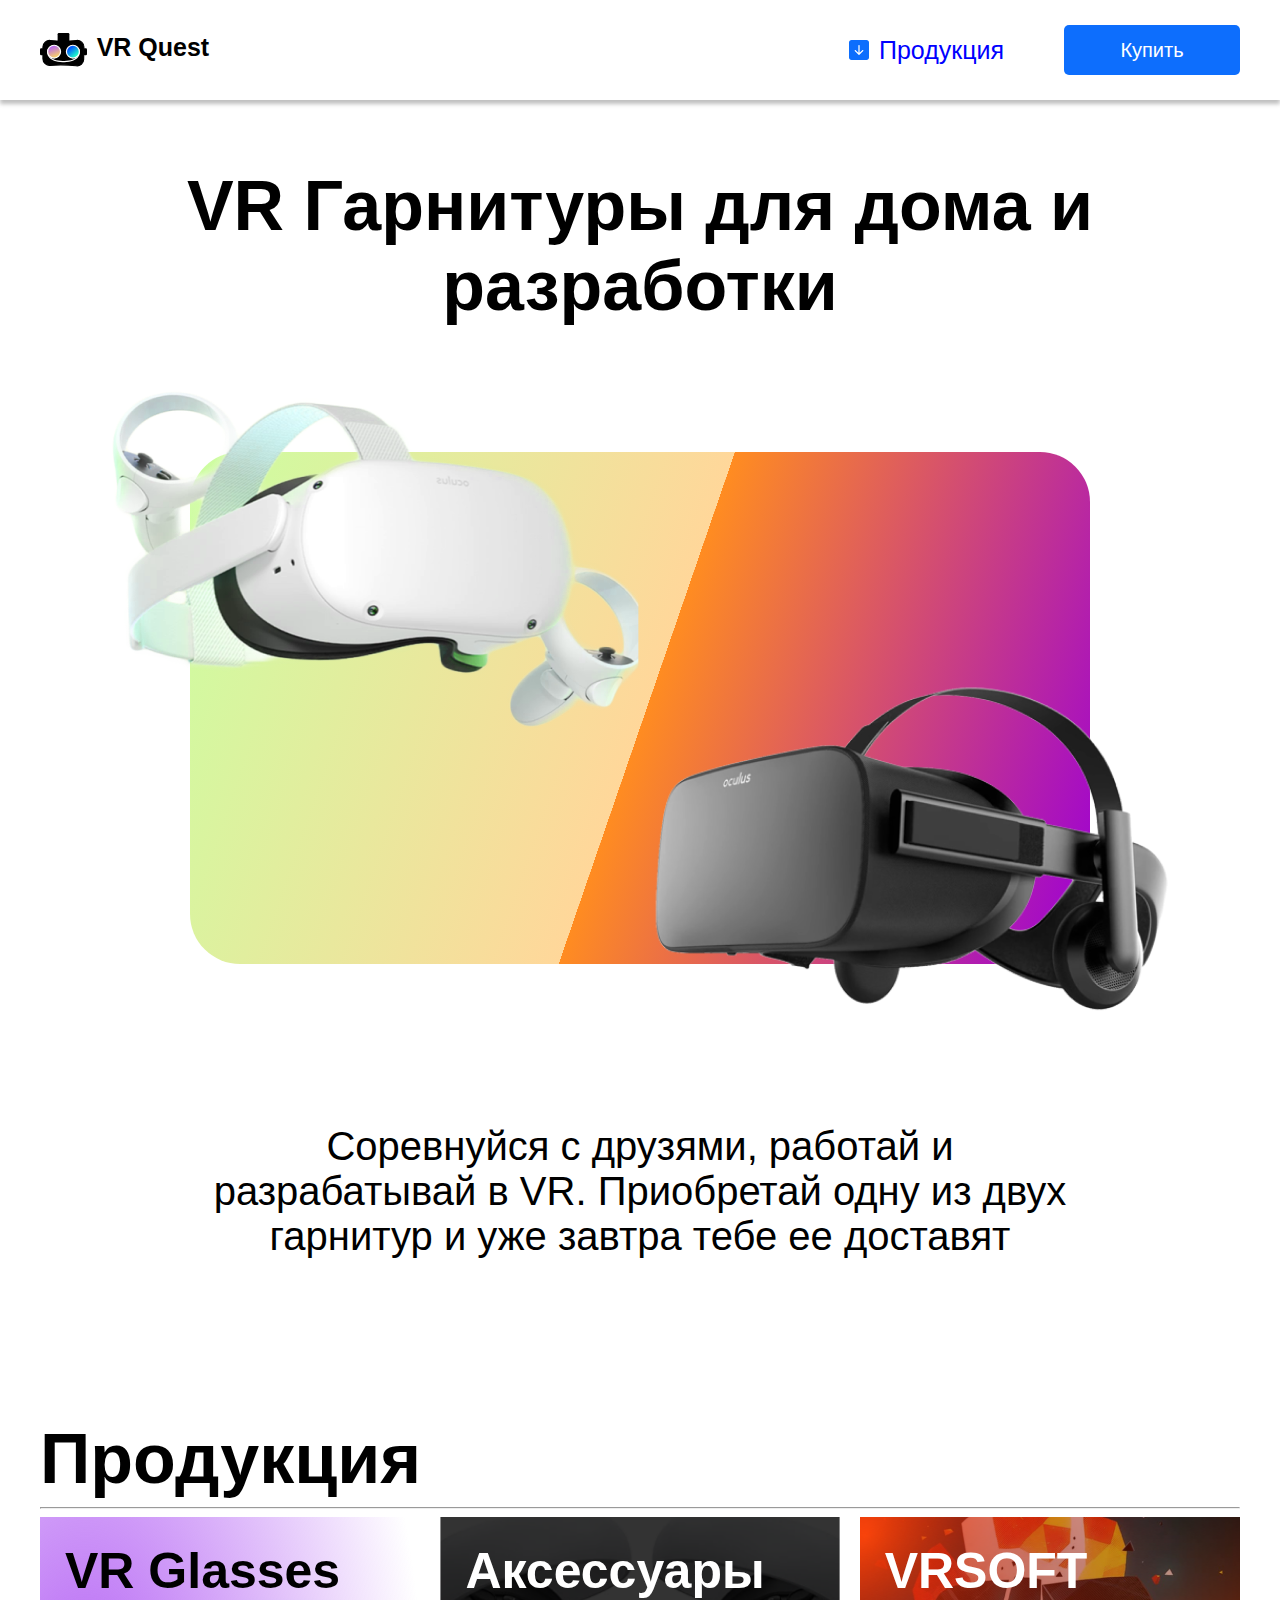
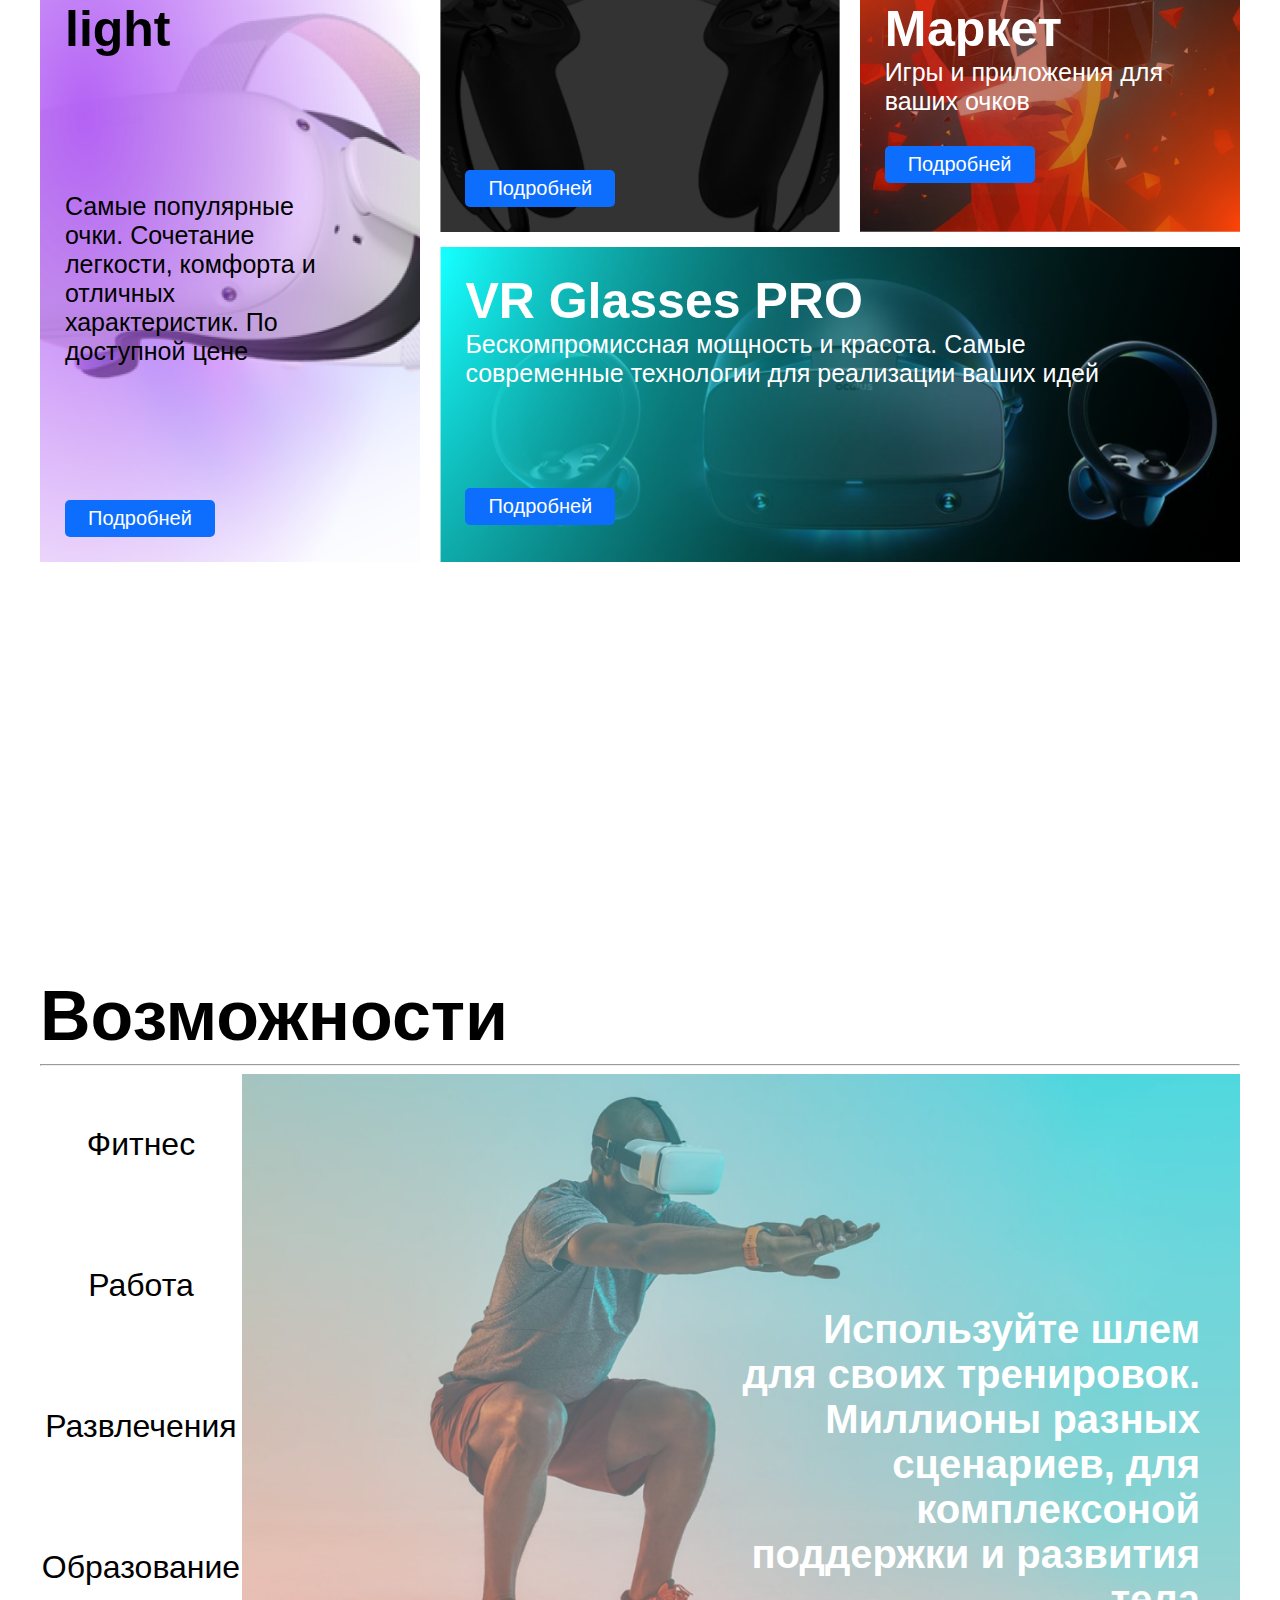
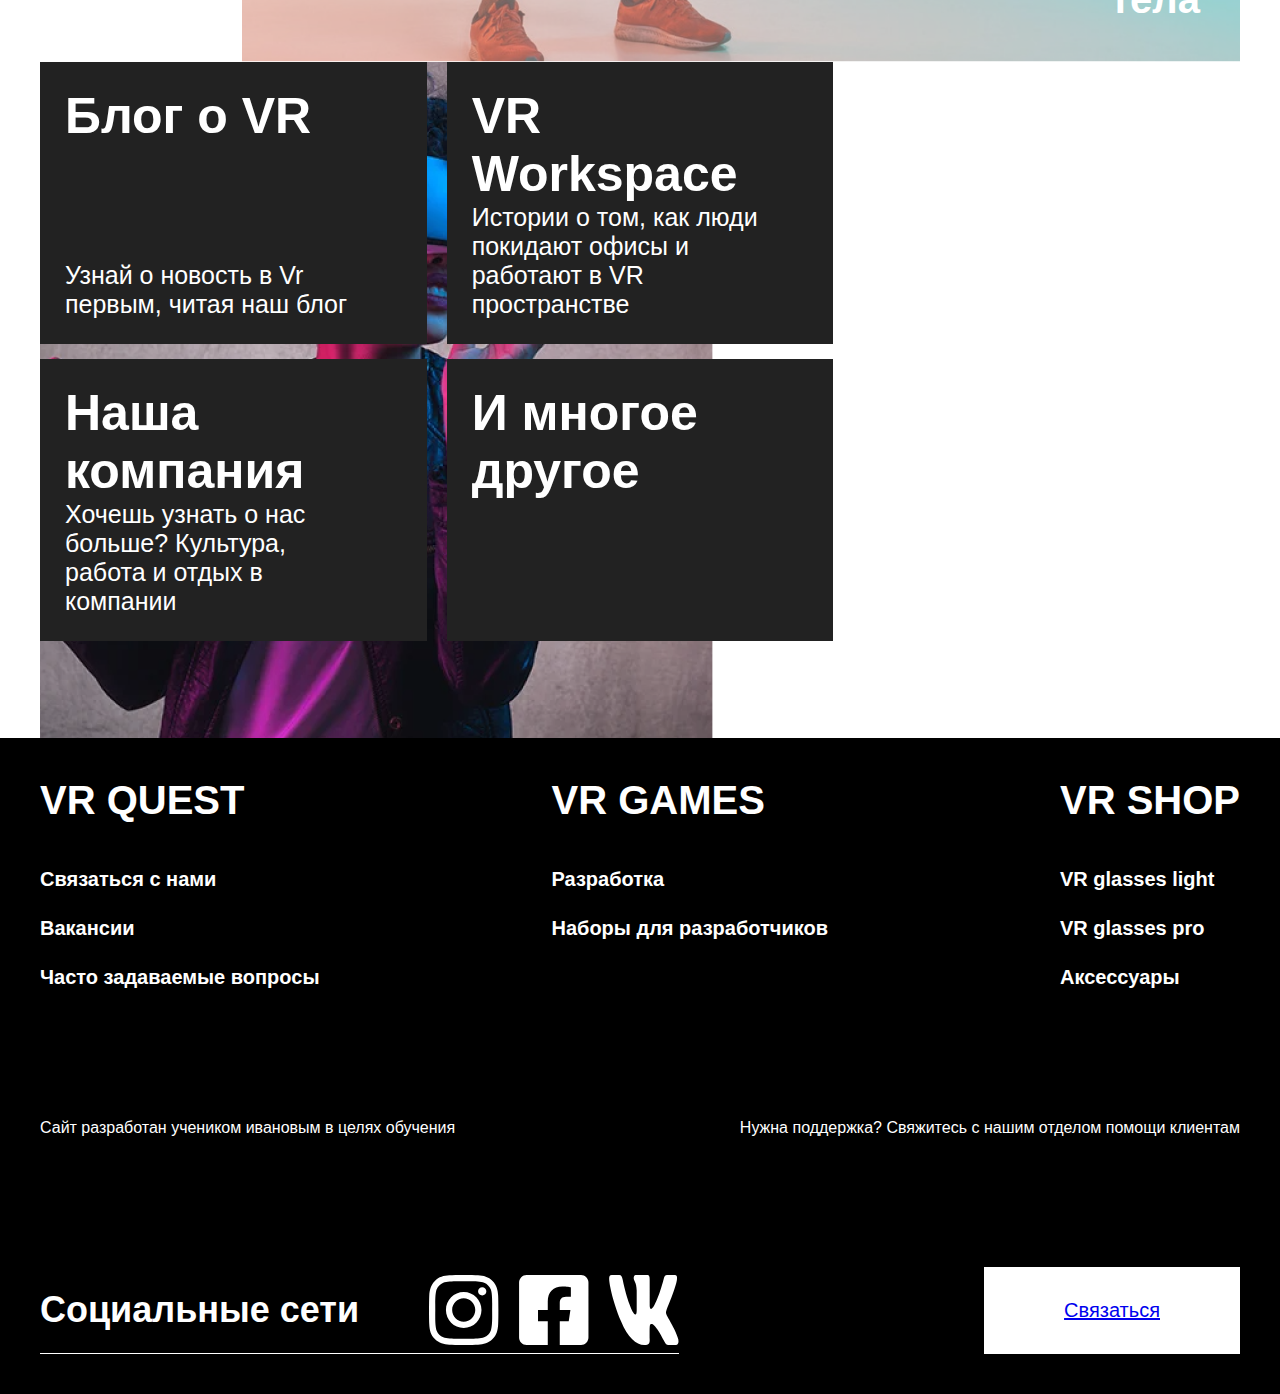
==== commit 94f71c18: "add help and order" ====
--- a/index.html
+++ b/index.html
@@ -18,7 +18,7 @@
             <img src="Vector.svg" alt="" />
             <span class="por">Продукция</span>
           </div>
-          <a href="iindex.html"> <button class="buy">Купить</button></a>
+          <a href="order.html"> <button class="buy">Купить</button></a>
         </div>
       </div>
       <div class="burgermenu">
@@ -180,7 +180,7 @@
             <img src="assets/Vector (2).svg" alt="" />
             <img src="assets/Vector (3).svg" alt="">
           </div>
-          <button>Связаться</button>
+          <button><a href="help.html">Связаться</a> </button>
         </div>
       </div>
     </div>
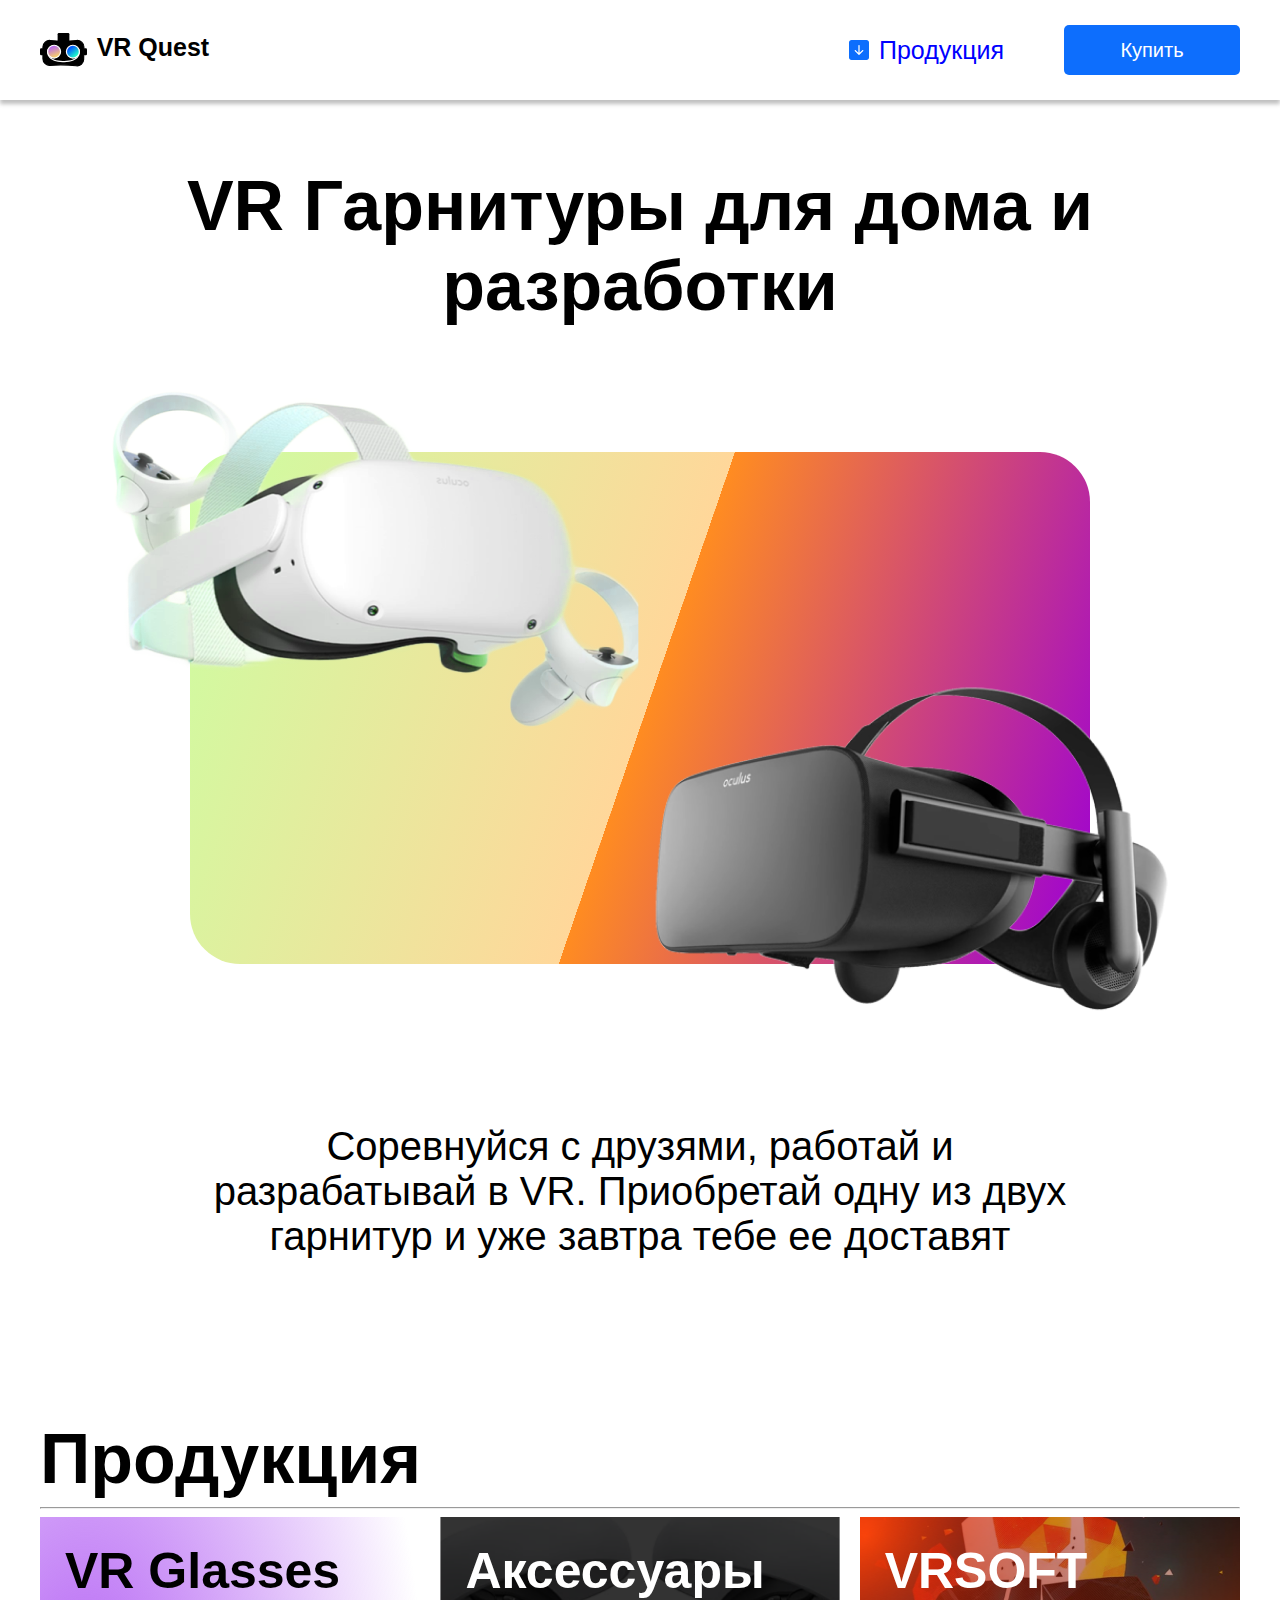
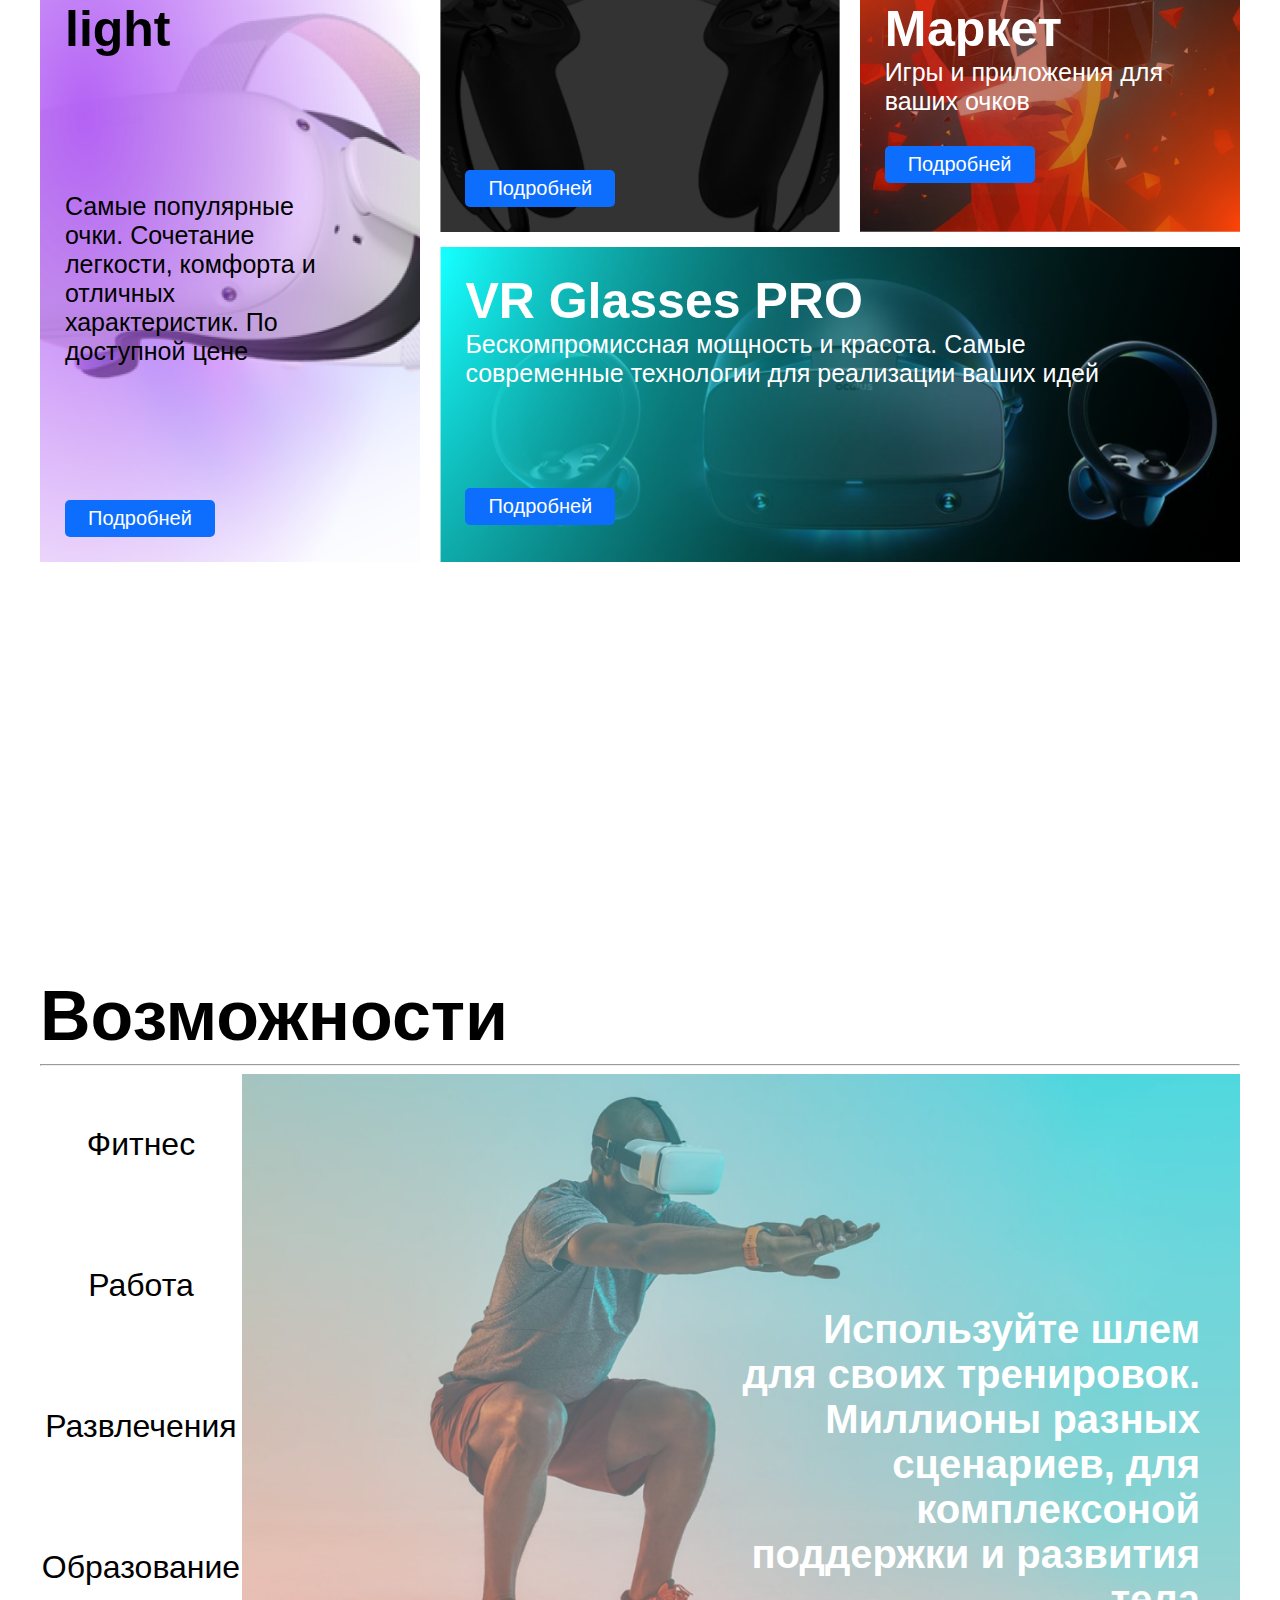
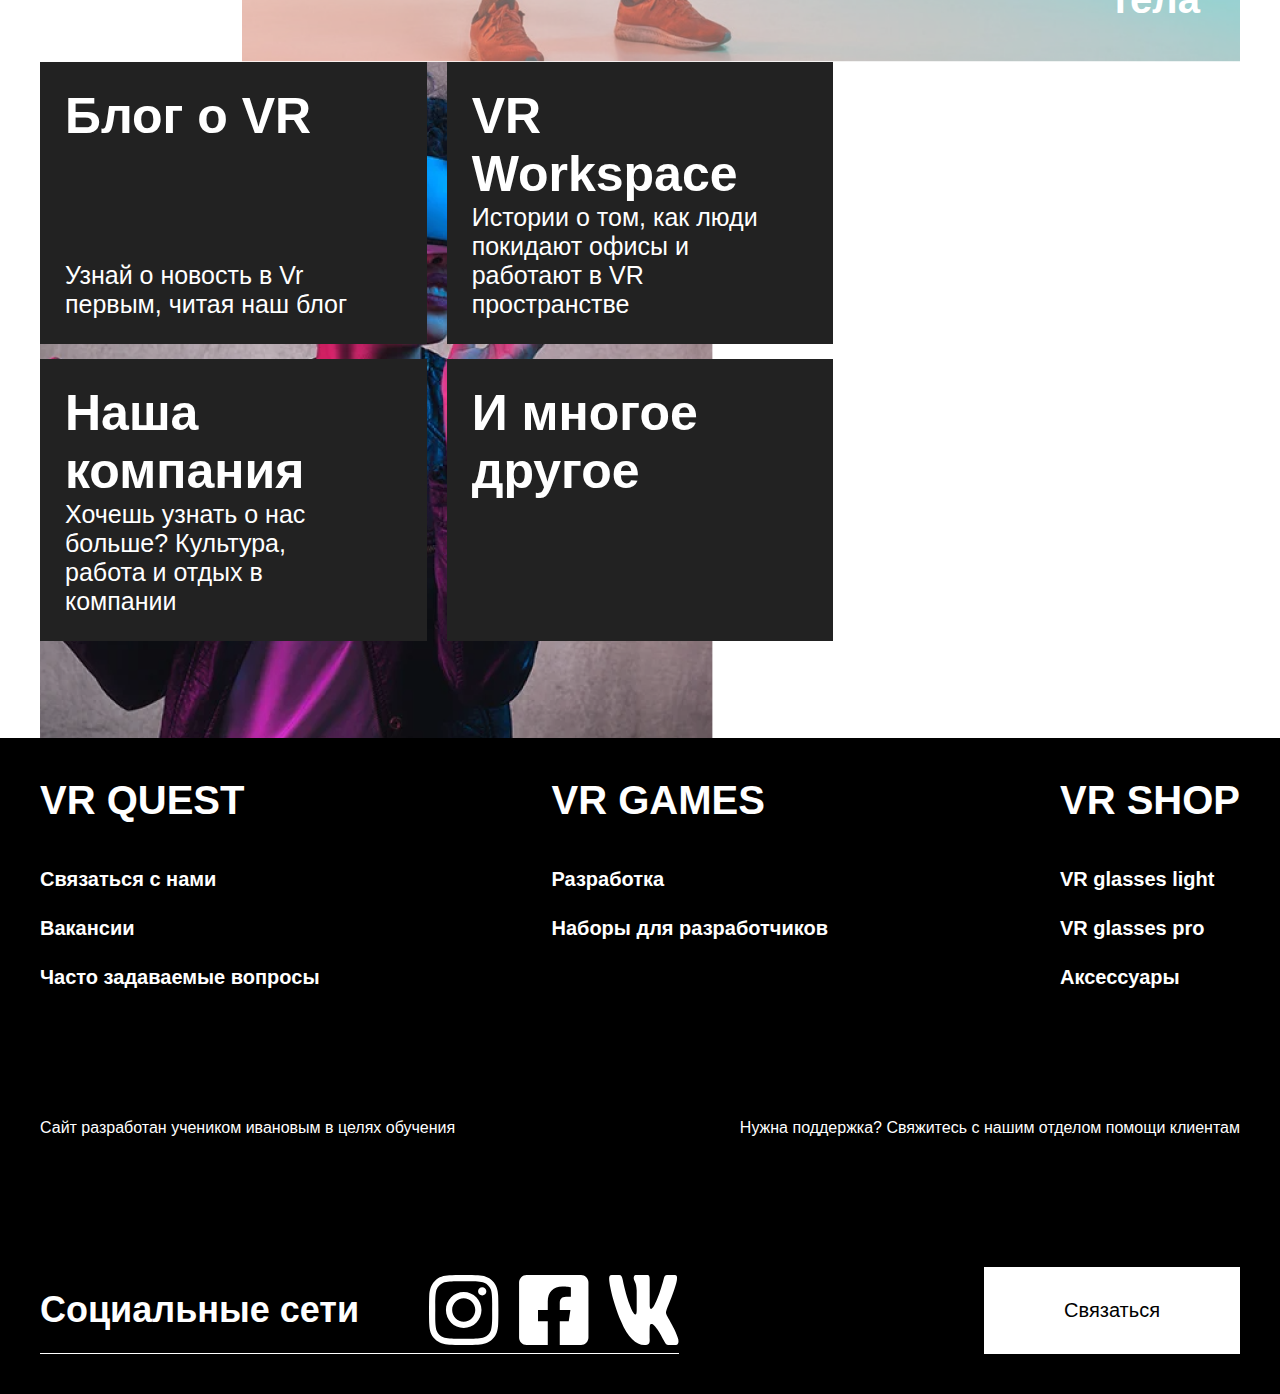
==== commit 12456e06: "addvrlight-body" ====
--- a/index.html
+++ b/index.html
@@ -180,7 +180,7 @@
             <img src="assets/Vector (2).svg" alt="" />
             <img src="assets/Vector (3).svg" alt="">
           </div>
-          <button><a href="help.html">Связаться</a> </button>
+          <button><a class="button_help" href="help.html">Связаться</a> </button>
         </div>
       </div>
     </div>
--- a/style.css
+++ b/style.css
@@ -446,4 +446,8 @@
 font-weight: 400;
 line-height: normal;
 
+}
+.button_help{
+  text-decoration: none;
+  color: #000;
 }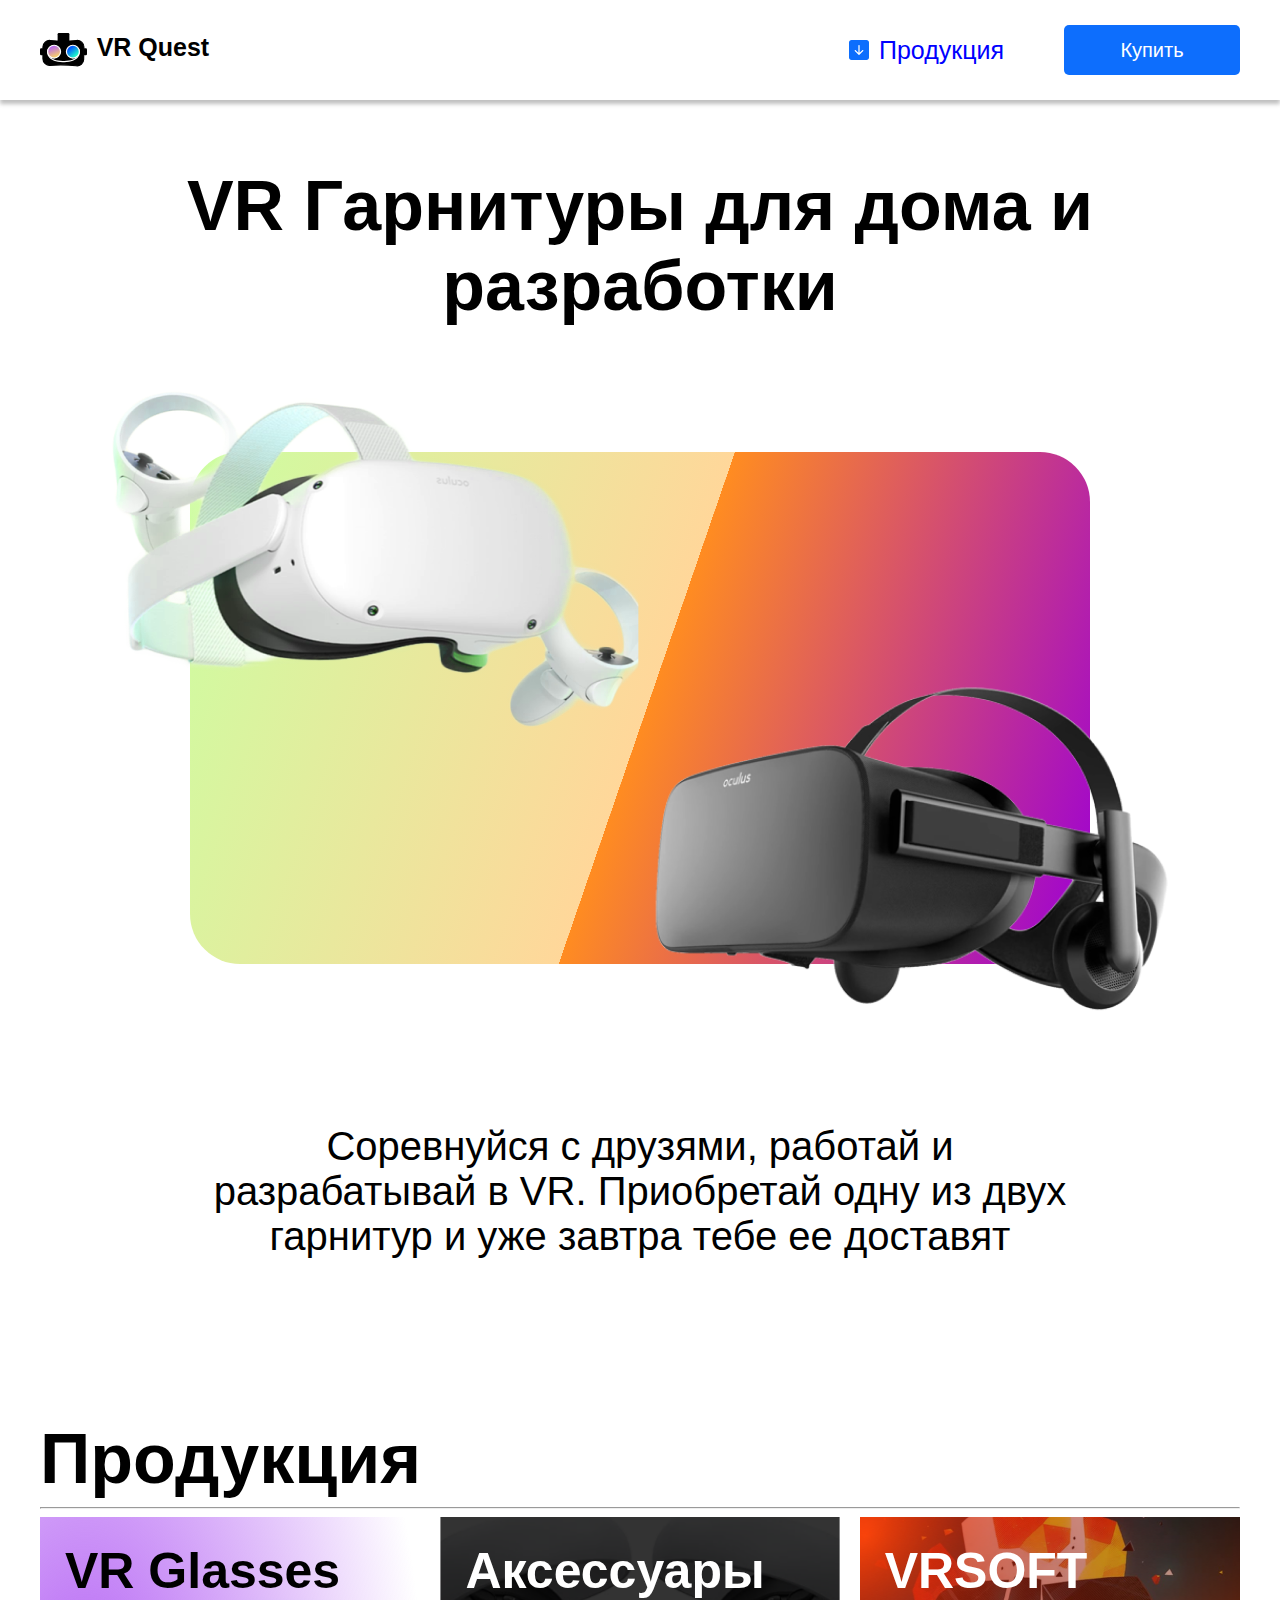
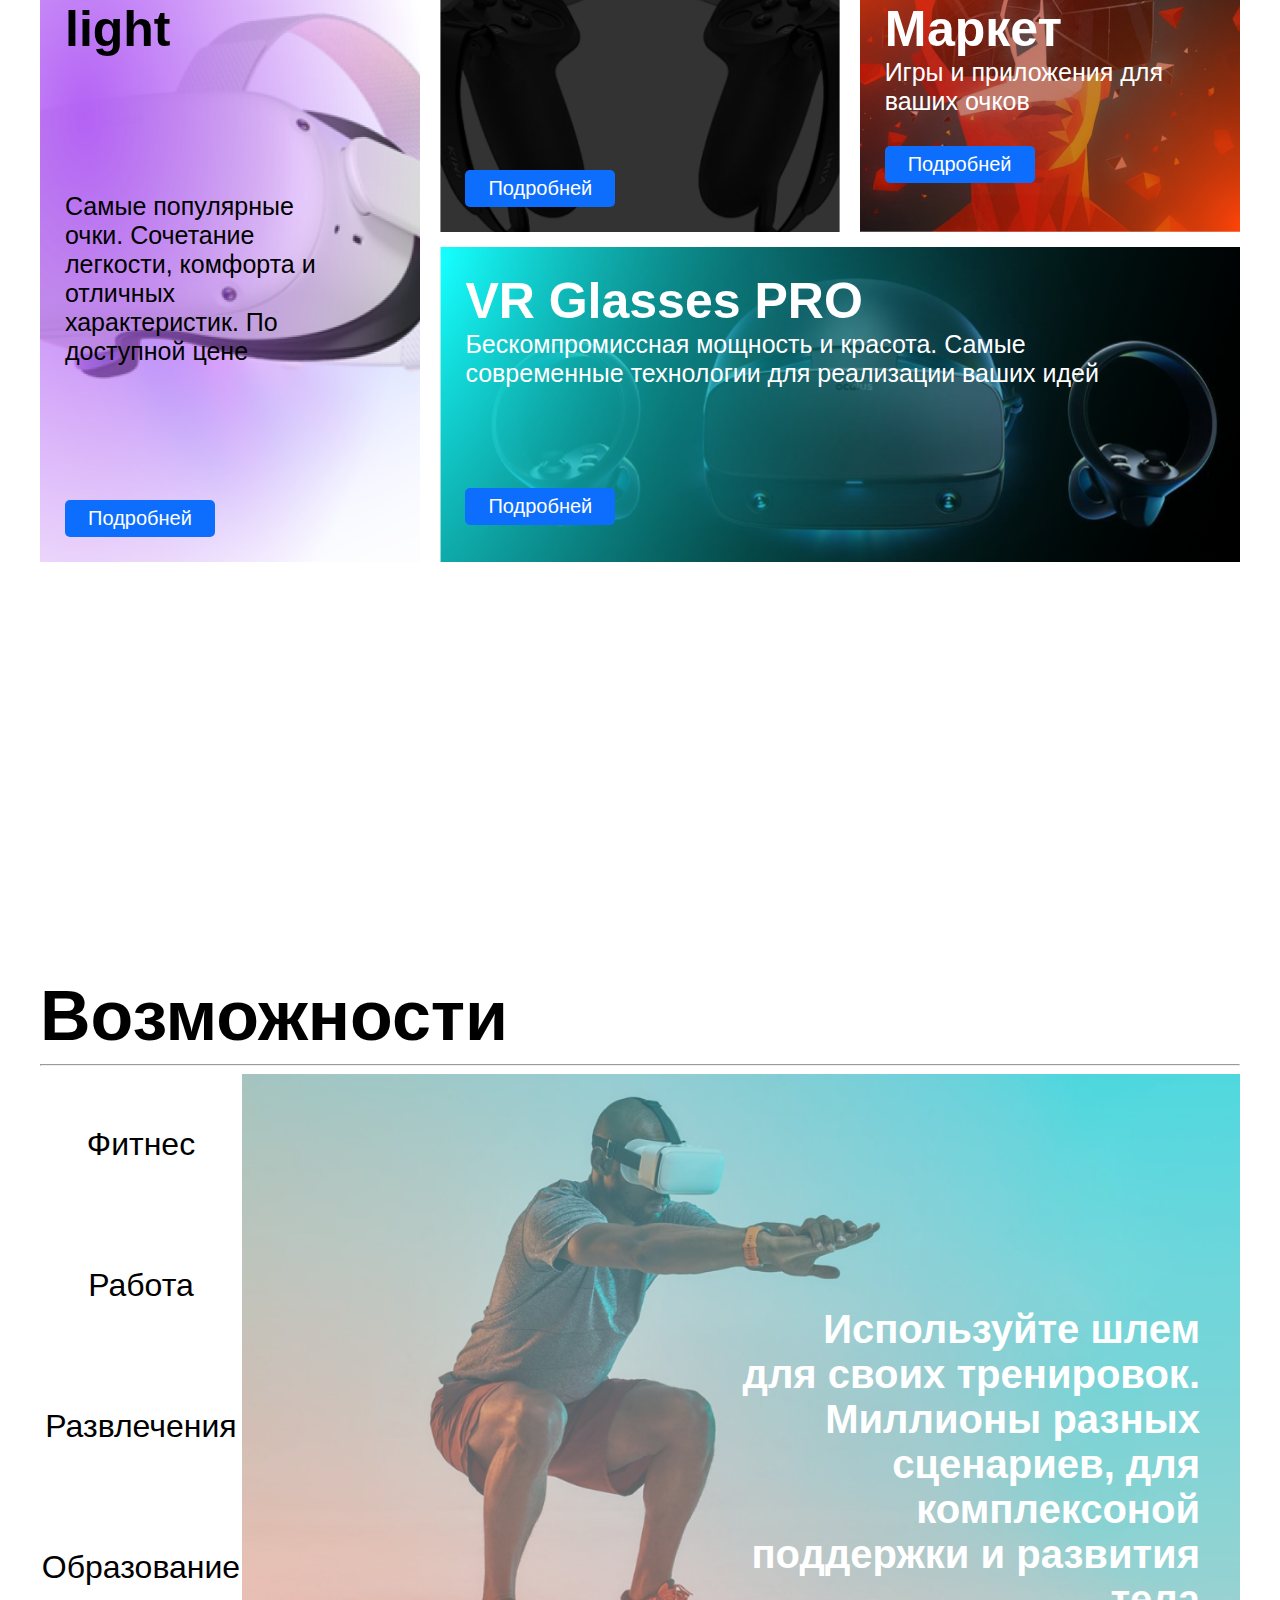
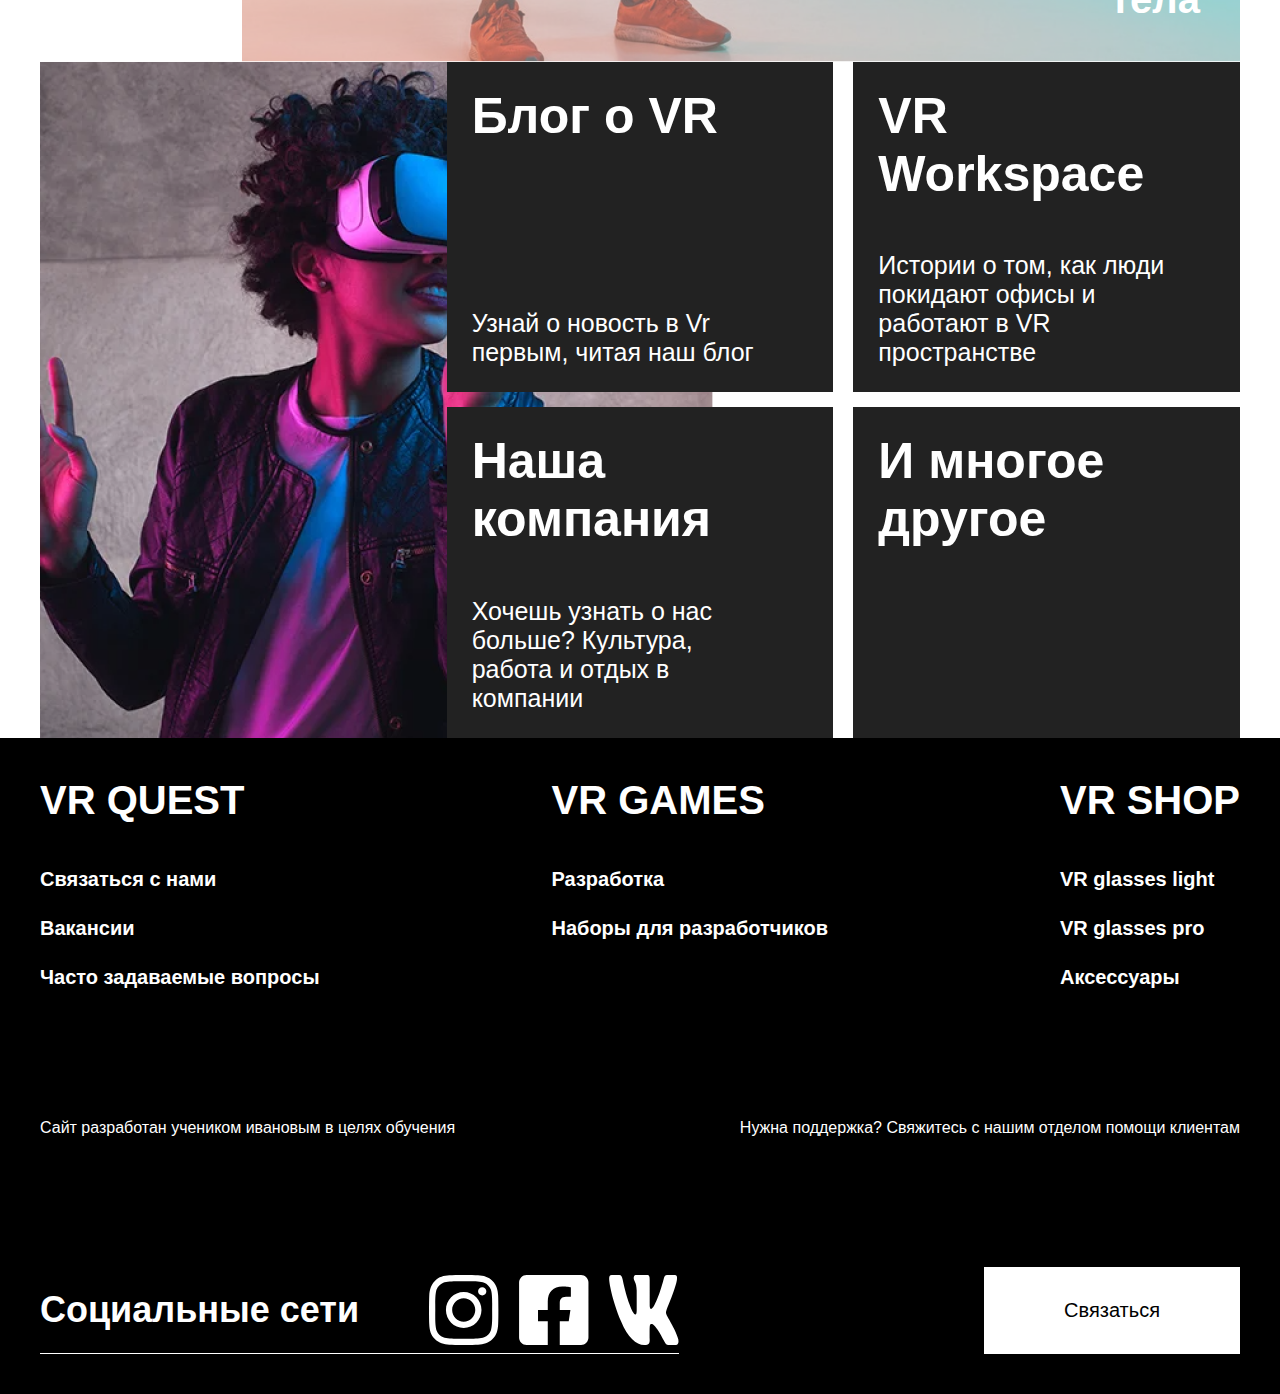
==== commit 2dec6112: "add accessoriesr" ====
--- a/index.html
+++ b/index.html
@@ -61,12 +61,12 @@
               Самые популярные очки. Сочетание легкости, комфорта и отличных
               характеристик. По доступной цене
             </div>
-            <div><button class="product_button">Подробней</button></div>
+            <div><a href="vrlight-body.html"><button class="product_button">Подробней</button></a></div>
           </div>
           <div class="div2">
             <div>
               <div class="product_title" style="color: white">Аксессуары</div>
-              <button class="product_button2">Подробней</button>
+               <a href="accessoriesr.html"><button class="product_button2">Подробней</button></a>
             </div>
           </div>
 
@@ -91,7 +91,7 @@
                 Бескомпромиссная мощность и красота. Самые современные
                 технологии для реализации ваших идей
               </div>
-              <button class="product_button4">Подробней</button>
+              <a href="vrpro-body-black.html"><button class="product_button4">Подробней</button></a>
             </div>
           </div>
         </div>
--- a/style.css
+++ b/style.css
@@ -293,6 +293,7 @@
   width: 100%;
   display: flex;
   height: 508px ;
+  margin-bottom: 40px;
 }
 .opport_img_text {
   text-align: right;
@@ -314,35 +315,35 @@
  box-sizing: border-box;
  flex-shrink: 0;
  justify-content: end;
+
 }
 .parent2 {
   display: grid;
   /* width: 291.709px; */
-  height: 224.392px;
+  /* height: 224.392px; */
   grid-template-columns: repeat(3, 1fr);
   grid-template-rows: repeat(2, 1fr);
   grid-column-gap: 20px;
   grid-row-gap: 15px;
-
 color: #fff;
 }
 
 
 .div11 {
-  grid-area: 1 / 1 / 2 / 2;
-  background-color:#222 ;
-  background-position: center;
-  background-size: cover;
-  background-repeat: no-repeat;
-  display: flex;
-  flex-direction: column;
-  justify-content: space-between;
-  padding: 25px 75px 25px 25px;
-  }
-
-.div22 {
   grid-area: 1 / 2 / 2 / 3;
   background-color:#222 ;
+  background-position: center;
+  background-size: cover;
+  background-repeat: no-repeat;
+  display: flex;
+  flex-direction: column;
+  justify-content: space-between;
+  padding: 25px 75px 25px 25px;
+  }
+
+.div22 {
+  grid-area: 1 / 3 / 2 / 4;
+  background-color:#222 ;
   display: flex;
   background-position: center;
   background-size: cover;
@@ -352,18 +353,18 @@
   padding: 25px 75px 25px 25px;
 }
 .div33 {
+  grid-area: 2 / 3 / 3 / 4;
+  background-color:#222 ;
+  display: flex;
+  background-position: center;
+  background-size: cover;
+  background-repeat: no-repeat;
+  flex-direction: column;
+  justify-content: space-between;
+  padding: 25px 75px 25px 25px;
+}
+.div44 {
   grid-area: 2 / 2 / 3 / 3;
-  background-color:#222 ;
-  display: flex;
-  background-position: center;
-  background-size: cover;
-  background-repeat: no-repeat;
-  flex-direction: column;
-  justify-content: space-between;
-  padding: 25px 75px 25px 25px;
-}
-.div44 {
-  grid-area: 2 / 1 / 3 / 2;
   background-color:#222 ;
   display: flex;
   background-position: center;
